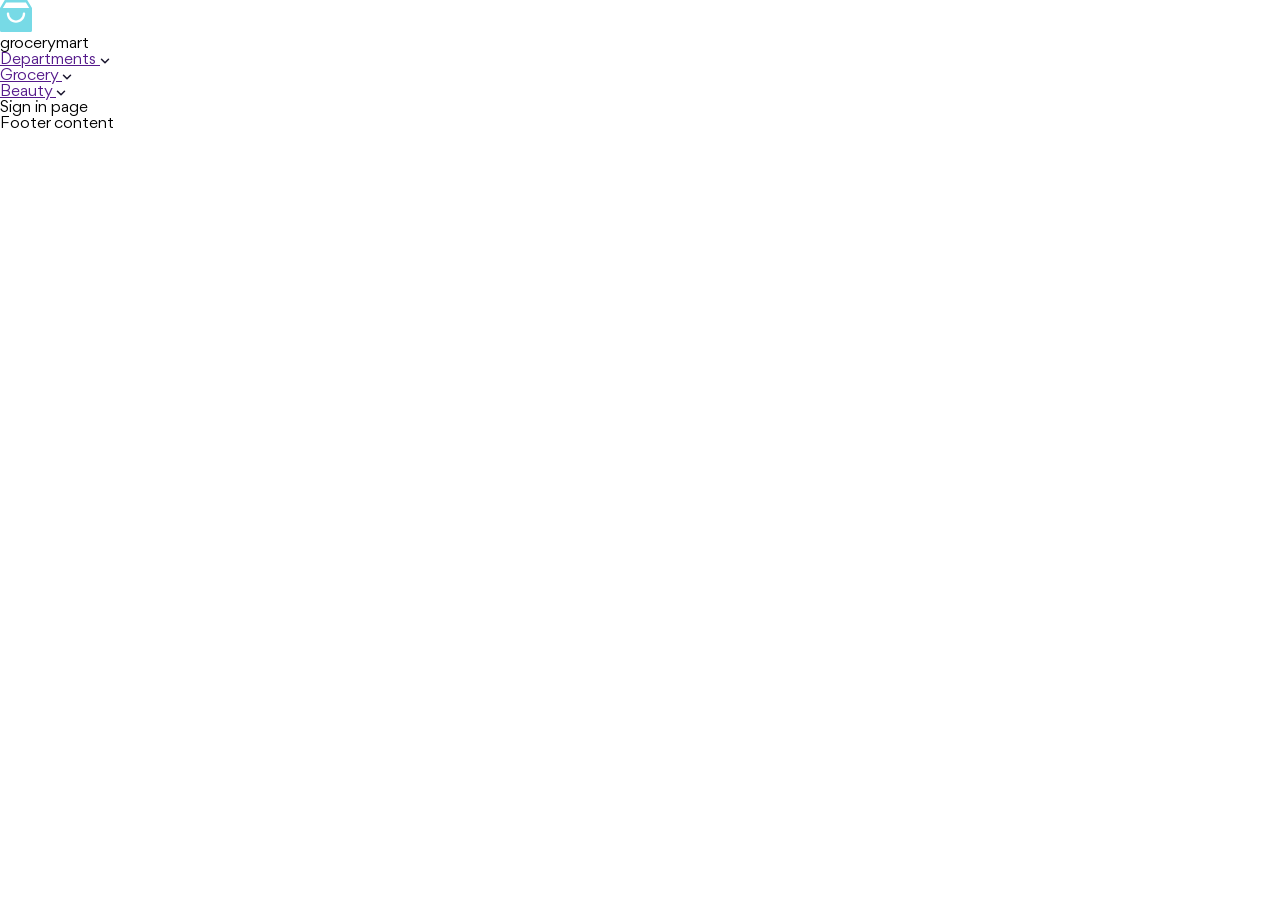
==== sign-in.html @ cde00bfd "Thêm grid system và dựng header" ====
<!DOCTYPE html>
<html lang="en">
  <head>
    <meta charset="UTF-8" />
    <meta name="viewport" content="width=device-width, initial-scale=1.0" />
    <title>Sign in | Grocery Mart</title>

    <!-- Favicon -->
    <link
      rel="apple-touch-icon"
      sizes="76x76"
      href="./assets/favicon/apple-touch-icon.png"
    />
    <link
      rel="icon"
      type="image/png"
      sizes="32x32"
      href="./assets/favicon/favicon-32x32.png"
    />
    <link
      rel="icon"
      type="image/png"
      sizes="16x16"
      href="./assets/favicon/favicon-16x16.png"
    />
    <link rel="manifest" href="./assets/favicon/site.webmanifest" />
    <meta name="msapplication-TileColor" content="#da532c" />
    <meta name="theme-color" content="#ffffff" />

    <!-- Fonts -->
    <link rel="stylesheet" href="./assets/fonts/stylesheet.css" />

    <!-- Styles -->
    <link rel="stylesheet" href="./assets/css/main.css" />

    <!-- Scripts -->
    <script src="./assets/js/scripts.js"></script>
  </head>
  <body>
    <!-- Header -->
    <header id="header"></header>
    <script>
      load("#header", "./template/header.html");
    </script>

    <!-- Main -->
    <h1>Sign in page</h1>

    <!-- Footer -->
    <footer id="footer"></footer>
    <script>
      load("#footer", "./template/footer.html");
    </script>
  </body>
</html>
---- assets/fonts/stylesheet.css ----
@font-face {
    font-family: 'Gordita';
    src: url('Gordita-BoldItalic.woff2') format('woff2'),
        url('Gordita-BoldItalic.woff') format('woff');
    font-weight: bold;
    font-style: italic;
    font-display: swap;
}

@font-face {
    font-family: 'Gordita';
    src: url('Gordita-Black.woff2') format('woff2'),
        url('Gordita-Black.woff') format('woff');
    font-weight: 900;
    font-style: normal;
    font-display: swap;
}

@font-face {
    font-family: 'Gordita';
    src: url('Gordita-BlackItalic.woff2') format('woff2'),
        url('Gordita-BlackItalic.woff') format('woff');
    font-weight: 900;
    font-style: italic;
    font-display: swap;
}

@font-face {
    font-family: 'Gordita';
    src: url('Gordita-Bold.woff2') format('woff2'),
        url('Gordita-Bold.woff') format('woff');
    font-weight: bold;
    font-style: normal;
    font-display: swap;
}

@font-face {
    font-family: 'Gordita';
    src: url('Gordita-Light.woff2') format('woff2'),
        url('Gordita-Light.woff') format('woff');
    font-weight: 300;
    font-style: normal;
    font-display: swap;
}

@font-face {
    font-family: 'Gordita';
    src: url('Gordita-Regular.woff2') format('woff2'),
        url('Gordita-Regular.woff') format('woff');
    font-weight: normal;
    font-style: normal;
    font-display: swap;
}

@font-face {
    font-family: 'Gordita';
    src: url('Gordita-Italic.woff2') format('woff2'),
        url('Gordita-Italic.woff') format('woff');
    font-weight: normal;
    font-style: italic;
    font-display: swap;
}

@font-face {
    font-family: 'Gordita';
    src: url('Gordita-LightItalic.woff2') format('woff2'),
        url('Gordita-LightItalic.woff') format('woff');
    font-weight: 300;
    font-style: italic;
    font-display: swap;
}

@font-face {
    font-family: 'Gordita';
    src: url('Gordita-MediumItalic.woff2') format('woff2'),
        url('Gordita-MediumItalic.woff') format('woff');
    font-weight: 500;
    font-style: italic;
    font-display: swap;
}

@font-face {
    font-family: 'Gordita';
    src: url('Gordita-Medium.woff2') format('woff2'),
        url('Gordita-Medium.woff') format('woff');
    font-weight: 500;
    font-style: normal;
    font-display: swap;
}
---- assets/css/main.css ----
/* http://meyerweb.com/eric/tools/css/reset/ 
   v2.0 | 20110126
   License: none (public domain)
*/
html,
body,
div,
span,
applet,
object,
iframe,
h1,
h2,
h3,
h4,
h5,
h6,
p,
blockquote,
pre,
a,
abbr,
acronym,
address,
big,
cite,
code,
del,
dfn,
em,
img,
ins,
kbd,
q,
s,
samp,
small,
strike,
strong,
sub,
sup,
tt,
var,
b,
u,
i,
center,
dl,
dt,
dd,
ol,
ul,
li,
fieldset,
form,
label,
legend,
table,
caption,
tbody,
tfoot,
thead,
tr,
th,
td,
article,
aside,
canvas,
details,
embed,
figure,
figcaption,
footer,
header,
hgroup,
menu,
nav,
output,
ruby,
section,
summary,
time,
mark,
audio,
video {
  margin: 0;
  padding: 0;
  border: 0;
  font-size: 100%;
  font: inherit;
  vertical-align: baseline;
}

/* HTML5 display-role reset for older browsers */
article,
aside,
details,
figcaption,
figure,
footer,
header,
hgroup,
menu,
nav,
section {
  display: block;
}

body {
  line-height: 1;
}

ol,
ul {
  list-style: none;
}

blockquote,
q {
  quotes: none;
}

blockquote:before,
blockquote:after,
q:before,
q:after {
  content: "";
  content: none;
}

table {
  border-collapse: collapse;
  border-spacing: 0;
}

*,
::before,
::after {
  box-sizing: border-box;
}

html {
  font-size: 62.5%;
}

body {
  font-size: 1.6rem;
  font-family: "Gordita", sans-serif;
}

.row > *, .container-fluid, .container {
  padding-left: calc(var(--grid-gutter-x) * 0.5);
  padding-right: calc(var(--grid-gutter-x) * 0.5);
}

.container-fluid, .container {
  --grid-gutter-x: 30px;
  --grid-gutter-y: 0;
  width: 100%;
  margin-left: auto;
  margin-right: auto;
}

.row {
  display: flex;
  flex-wrap: wrap;
  margin-top: calc(var(--grid-gutter-y) * -1);
  margin-left: calc(var(--grid-gutter-x) * 0.5 * -1);
  margin-right: calc(var(--grid-gutter-x) * 0.5 * -1);
}
.row > * {
  margin-top: var(--grid-gutter-y);
}

.col {
  flex: 1 0;
}

.row-cols-1 > * {
  flex: 0 0 auto;
  width: 100%;
}

.row-cols-2 > * {
  flex: 0 0 auto;
  width: 50%;
}

.row-cols-3 > * {
  flex: 0 0 auto;
  width: 33.3333333333%;
}

.row-cols-4 > * {
  flex: 0 0 auto;
  width: 25%;
}

.row-cols-5 > * {
  flex: 0 0 auto;
  width: 20%;
}

.row-cols-6 > * {
  flex: 0 0 auto;
  width: 16.6666666667%;
}

.col-1 {
  flex: 0 0 auto;
  width: 8.3333333333%;
}

.col-2 {
  flex: 0 0 auto;
  width: 16.6666666667%;
}

.col-3 {
  flex: 0 0 auto;
  width: 25%;
}

.col-4 {
  flex: 0 0 auto;
  width: 33.3333333333%;
}

.col-5 {
  flex: 0 0 auto;
  width: 41.6666666667%;
}

.col-6 {
  flex: 0 0 auto;
  width: 50%;
}

.col-7 {
  flex: 0 0 auto;
  width: 58.3333333333%;
}

.col-8 {
  flex: 0 0 auto;
  width: 66.6666666667%;
}

.col-9 {
  flex: 0 0 auto;
  width: 75%;
}

.col-10 {
  flex: 0 0 auto;
  width: 83.3333333333%;
}

.col-11 {
  flex: 0 0 auto;
  width: 91.6666666667%;
}

.col-12 {
  flex: 0 0 auto;
  width: 100%;
}

.offset-0 {
  margin-left: 0;
}

.offset-1 {
  margin-left: 8.3333333333%;
}

.offset-2 {
  margin-left: 16.6666666667%;
}

.offset-3 {
  margin-left: 25%;
}

.offset-4 {
  margin-left: 33.3333333333%;
}

.offset-5 {
  margin-left: 41.6666666667%;
}

.offset-6 {
  margin-left: 50%;
}

.offset-7 {
  margin-left: 58.3333333333%;
}

.offset-8 {
  margin-left: 66.6666666667%;
}

.offset-9 {
  margin-left: 75%;
}

.offset-10 {
  margin-left: 83.3333333333%;
}

.offset-11 {
  margin-left: 91.6666666667%;
}

.g-0,
.gx-0 {
  --grid-gutter-x: 0px;
}

.g-0,
.gy-0 {
  --grid-gutter-y: 0px;
}

.g-1,
.gx-1 {
  --grid-gutter-x: 7.5px;
}

.g-1,
.gy-1 {
  --grid-gutter-y: 7.5px;
}

.g-2,
.gx-2 {
  --grid-gutter-x: 15px;
}

.g-2,
.gy-2 {
  --grid-gutter-y: 15px;
}

.g-3,
.gx-3 {
  --grid-gutter-x: 30px;
}

.g-3,
.gy-3 {
  --grid-gutter-y: 30px;
}

.g-4,
.gx-4 {
  --grid-gutter-x: 45px;
}

.g-4,
.gy-4 {
  --grid-gutter-y: 45px;
}

.g-5,
.gx-5 {
  --grid-gutter-x: 90px;
}

.g-5,
.gy-5 {
  --grid-gutter-y: 90px;
}

@media (min-width: 576px) {
  .container {
    max-width: 540px;
  }
  .row-cols-sm-1 > * {
    flex: 0 0 auto;
    width: 100%;
  }
  .row-cols-sm-2 > * {
    flex: 0 0 auto;
    width: 50%;
  }
  .row-cols-sm-3 > * {
    flex: 0 0 auto;
    width: 33.3333333333%;
  }
  .row-cols-sm-4 > * {
    flex: 0 0 auto;
    width: 25%;
  }
  .row-cols-sm-5 > * {
    flex: 0 0 auto;
    width: 20%;
  }
  .row-cols-sm-6 > * {
    flex: 0 0 auto;
    width: 16.6666666667%;
  }
  .col-sm-1 {
    flex: 0 0 auto;
    width: 8.3333333333%;
  }
  .col-sm-2 {
    flex: 0 0 auto;
    width: 16.6666666667%;
  }
  .col-sm-3 {
    flex: 0 0 auto;
    width: 25%;
  }
  .col-sm-4 {
    flex: 0 0 auto;
    width: 33.3333333333%;
  }
  .col-sm-5 {
    flex: 0 0 auto;
    width: 41.6666666667%;
  }
  .col-sm-6 {
    flex: 0 0 auto;
    width: 50%;
  }
  .col-sm-7 {
    flex: 0 0 auto;
    width: 58.3333333333%;
  }
  .col-sm-8 {
    flex: 0 0 auto;
    width: 66.6666666667%;
  }
  .col-sm-9 {
    flex: 0 0 auto;
    width: 75%;
  }
  .col-sm-10 {
    flex: 0 0 auto;
    width: 83.3333333333%;
  }
  .col-sm-11 {
    flex: 0 0 auto;
    width: 91.6666666667%;
  }
  .col-sm-12 {
    flex: 0 0 auto;
    width: 100%;
  }
  .offset-sm-0 {
    margin-left: 0;
  }
  .offset-sm-1 {
    margin-left: 8.3333333333%;
  }
  .offset-sm-2 {
    margin-left: 16.6666666667%;
  }
  .offset-sm-3 {
    margin-left: 25%;
  }
  .offset-sm-4 {
    margin-left: 33.3333333333%;
  }
  .offset-sm-5 {
    margin-left: 41.6666666667%;
  }
  .offset-sm-6 {
    margin-left: 50%;
  }
  .offset-sm-7 {
    margin-left: 58.3333333333%;
  }
  .offset-sm-8 {
    margin-left: 66.6666666667%;
  }
  .offset-sm-9 {
    margin-left: 75%;
  }
  .offset-sm-10 {
    margin-left: 83.3333333333%;
  }
  .offset-sm-11 {
    margin-left: 91.6666666667%;
  }
  .g-sm-0,
  .gx-sm-0 {
    --grid-gutter-x: 0px;
  }
  .g-sm-0,
  .gy-sm-0 {
    --grid-gutter-y: 0px;
  }
  .g-sm-1,
  .gx-sm-1 {
    --grid-gutter-x: 7.5px;
  }
  .g-sm-1,
  .gy-sm-1 {
    --grid-gutter-y: 7.5px;
  }
  .g-sm-2,
  .gx-sm-2 {
    --grid-gutter-x: 15px;
  }
  .g-sm-2,
  .gy-sm-2 {
    --grid-gutter-y: 15px;
  }
  .g-sm-3,
  .gx-sm-3 {
    --grid-gutter-x: 30px;
  }
  .g-sm-3,
  .gy-sm-3 {
    --grid-gutter-y: 30px;
  }
  .g-sm-4,
  .gx-sm-4 {
    --grid-gutter-x: 45px;
  }
  .g-sm-4,
  .gy-sm-4 {
    --grid-gutter-y: 45px;
  }
  .g-sm-5,
  .gx-sm-5 {
    --grid-gutter-x: 90px;
  }
  .g-sm-5,
  .gy-sm-5 {
    --grid-gutter-y: 90px;
  }
}
@media (min-width: 768px) {
  .container {
    max-width: 720px;
  }
  .row-cols-md-1 > * {
    flex: 0 0 auto;
    width: 100%;
  }
  .row-cols-md-2 > * {
    flex: 0 0 auto;
    width: 50%;
  }
  .row-cols-md-3 > * {
    flex: 0 0 auto;
    width: 33.3333333333%;
  }
  .row-cols-md-4 > * {
    flex: 0 0 auto;
    width: 25%;
  }
  .row-cols-md-5 > * {
    flex: 0 0 auto;
    width: 20%;
  }
  .row-cols-md-6 > * {
    flex: 0 0 auto;
    width: 16.6666666667%;
  }
  .col-md-1 {
    flex: 0 0 auto;
    width: 8.3333333333%;
  }
  .col-md-2 {
    flex: 0 0 auto;
    width: 16.6666666667%;
  }
  .col-md-3 {
    flex: 0 0 auto;
    width: 25%;
  }
  .col-md-4 {
    flex: 0 0 auto;
    width: 33.3333333333%;
  }
  .col-md-5 {
    flex: 0 0 auto;
    width: 41.6666666667%;
  }
  .col-md-6 {
    flex: 0 0 auto;
    width: 50%;
  }
  .col-md-7 {
    flex: 0 0 auto;
    width: 58.3333333333%;
  }
  .col-md-8 {
    flex: 0 0 auto;
    width: 66.6666666667%;
  }
  .col-md-9 {
    flex: 0 0 auto;
    width: 75%;
  }
  .col-md-10 {
    flex: 0 0 auto;
    width: 83.3333333333%;
  }
  .col-md-11 {
    flex: 0 0 auto;
    width: 91.6666666667%;
  }
  .col-md-12 {
    flex: 0 0 auto;
    width: 100%;
  }
  .offset-md-0 {
    margin-left: 0;
  }
  .offset-md-1 {
    margin-left: 8.3333333333%;
  }
  .offset-md-2 {
    margin-left: 16.6666666667%;
  }
  .offset-md-3 {
    margin-left: 25%;
  }
  .offset-md-4 {
    margin-left: 33.3333333333%;
  }
  .offset-md-5 {
    margin-left: 41.6666666667%;
  }
  .offset-md-6 {
    margin-left: 50%;
  }
  .offset-md-7 {
    margin-left: 58.3333333333%;
  }
  .offset-md-8 {
    margin-left: 66.6666666667%;
  }
  .offset-md-9 {
    margin-left: 75%;
  }
  .offset-md-10 {
    margin-left: 83.3333333333%;
  }
  .offset-md-11 {
    margin-left: 91.6666666667%;
  }
  .g-md-0,
  .gx-md-0 {
    --grid-gutter-x: 0px;
  }
  .g-md-0,
  .gy-md-0 {
    --grid-gutter-y: 0px;
  }
  .g-md-1,
  .gx-md-1 {
    --grid-gutter-x: 7.5px;
  }
  .g-md-1,
  .gy-md-1 {
    --grid-gutter-y: 7.5px;
  }
  .g-md-2,
  .gx-md-2 {
    --grid-gutter-x: 15px;
  }
  .g-md-2,
  .gy-md-2 {
    --grid-gutter-y: 15px;
  }
  .g-md-3,
  .gx-md-3 {
    --grid-gutter-x: 30px;
  }
  .g-md-3,
  .gy-md-3 {
    --grid-gutter-y: 30px;
  }
  .g-md-4,
  .gx-md-4 {
    --grid-gutter-x: 45px;
  }
  .g-md-4,
  .gy-md-4 {
    --grid-gutter-y: 45px;
  }
  .g-md-5,
  .gx-md-5 {
    --grid-gutter-x: 90px;
  }
  .g-md-5,
  .gy-md-5 {
    --grid-gutter-y: 90px;
  }
}
@media (min-width: 992px) {
  .container {
    max-width: 960px;
  }
  .row-cols-lg-1 > * {
    flex: 0 0 auto;
    width: 100%;
  }
  .row-cols-lg-2 > * {
    flex: 0 0 auto;
    width: 50%;
  }
  .row-cols-lg-3 > * {
    flex: 0 0 auto;
    width: 33.3333333333%;
  }
  .row-cols-lg-4 > * {
    flex: 0 0 auto;
    width: 25%;
  }
  .row-cols-lg-5 > * {
    flex: 0 0 auto;
    width: 20%;
  }
  .row-cols-lg-6 > * {
    flex: 0 0 auto;
    width: 16.6666666667%;
  }
  .col-lg-1 {
    flex: 0 0 auto;
    width: 8.3333333333%;
  }
  .col-lg-2 {
    flex: 0 0 auto;
    width: 16.6666666667%;
  }
  .col-lg-3 {
    flex: 0 0 auto;
    width: 25%;
  }
  .col-lg-4 {
    flex: 0 0 auto;
    width: 33.3333333333%;
  }
  .col-lg-5 {
    flex: 0 0 auto;
    width: 41.6666666667%;
  }
  .col-lg-6 {
    flex: 0 0 auto;
    width: 50%;
  }
  .col-lg-7 {
    flex: 0 0 auto;
    width: 58.3333333333%;
  }
  .col-lg-8 {
    flex: 0 0 auto;
    width: 66.6666666667%;
  }
  .col-lg-9 {
    flex: 0 0 auto;
    width: 75%;
  }
  .col-lg-10 {
    flex: 0 0 auto;
    width: 83.3333333333%;
  }
  .col-lg-11 {
    flex: 0 0 auto;
    width: 91.6666666667%;
  }
  .col-lg-12 {
    flex: 0 0 auto;
    width: 100%;
  }
  .offset-lg-0 {
    margin-left: 0;
  }
  .offset-lg-1 {
    margin-left: 8.3333333333%;
  }
  .offset-lg-2 {
    margin-left: 16.6666666667%;
  }
  .offset-lg-3 {
    margin-left: 25%;
  }
  .offset-lg-4 {
    margin-left: 33.3333333333%;
  }
  .offset-lg-5 {
    margin-left: 41.6666666667%;
  }
  .offset-lg-6 {
    margin-left: 50%;
  }
  .offset-lg-7 {
    margin-left: 58.3333333333%;
  }
  .offset-lg-8 {
    margin-left: 66.6666666667%;
  }
  .offset-lg-9 {
    margin-left: 75%;
  }
  .offset-lg-10 {
    margin-left: 83.3333333333%;
  }
  .offset-lg-11 {
    margin-left: 91.6666666667%;
  }
  .g-lg-0,
  .gx-lg-0 {
    --grid-gutter-x: 0px;
  }
  .g-lg-0,
  .gy-lg-0 {
    --grid-gutter-y: 0px;
  }
  .g-lg-1,
  .gx-lg-1 {
    --grid-gutter-x: 7.5px;
  }
  .g-lg-1,
  .gy-lg-1 {
    --grid-gutter-y: 7.5px;
  }
  .g-lg-2,
  .gx-lg-2 {
    --grid-gutter-x: 15px;
  }
  .g-lg-2,
  .gy-lg-2 {
    --grid-gutter-y: 15px;
  }
  .g-lg-3,
  .gx-lg-3 {
    --grid-gutter-x: 30px;
  }
  .g-lg-3,
  .gy-lg-3 {
    --grid-gutter-y: 30px;
  }
  .g-lg-4,
  .gx-lg-4 {
    --grid-gutter-x: 45px;
  }
  .g-lg-4,
  .gy-lg-4 {
    --grid-gutter-y: 45px;
  }
  .g-lg-5,
  .gx-lg-5 {
    --grid-gutter-x: 90px;
  }
  .g-lg-5,
  .gy-lg-5 {
    --grid-gutter-y: 90px;
  }
}
@media (min-width: 1200px) {
  .container {
    max-width: 1140px;
  }
  .row-cols-xl-1 > * {
    flex: 0 0 auto;
    width: 100%;
  }
  .row-cols-xl-2 > * {
    flex: 0 0 auto;
    width: 50%;
  }
  .row-cols-xl-3 > * {
    flex: 0 0 auto;
    width: 33.3333333333%;
  }
  .row-cols-xl-4 > * {
    flex: 0 0 auto;
    width: 25%;
  }
  .row-cols-xl-5 > * {
    flex: 0 0 auto;
    width: 20%;
  }
  .row-cols-xl-6 > * {
    flex: 0 0 auto;
    width: 16.6666666667%;
  }
  .col-xl-1 {
    flex: 0 0 auto;
    width: 8.3333333333%;
  }
  .col-xl-2 {
    flex: 0 0 auto;
    width: 16.6666666667%;
  }
  .col-xl-3 {
    flex: 0 0 auto;
    width: 25%;
  }
  .col-xl-4 {
    flex: 0 0 auto;
    width: 33.3333333333%;
  }
  .col-xl-5 {
    flex: 0 0 auto;
    width: 41.6666666667%;
  }
  .col-xl-6 {
    flex: 0 0 auto;
    width: 50%;
  }
  .col-xl-7 {
    flex: 0 0 auto;
    width: 58.3333333333%;
  }
  .col-xl-8 {
    flex: 0 0 auto;
    width: 66.6666666667%;
  }
  .col-xl-9 {
    flex: 0 0 auto;
    width: 75%;
  }
  .col-xl-10 {
    flex: 0 0 auto;
    width: 83.3333333333%;
  }
  .col-xl-11 {
    flex: 0 0 auto;
    width: 91.6666666667%;
  }
  .col-xl-12 {
    flex: 0 0 auto;
    width: 100%;
  }
  .offset-xl-0 {
    margin-left: 0;
  }
  .offset-xl-1 {
    margin-left: 8.3333333333%;
  }
  .offset-xl-2 {
    margin-left: 16.6666666667%;
  }
  .offset-xl-3 {
    margin-left: 25%;
  }
  .offset-xl-4 {
    margin-left: 33.3333333333%;
  }
  .offset-xl-5 {
    margin-left: 41.6666666667%;
  }
  .offset-xl-6 {
    margin-left: 50%;
  }
  .offset-xl-7 {
    margin-left: 58.3333333333%;
  }
  .offset-xl-8 {
    margin-left: 66.6666666667%;
  }
  .offset-xl-9 {
    margin-left: 75%;
  }
  .offset-xl-10 {
    margin-left: 83.3333333333%;
  }
  .offset-xl-11 {
    margin-left: 91.6666666667%;
  }
  .g-xl-0,
  .gx-xl-0 {
    --grid-gutter-x: 0px;
  }
  .g-xl-0,
  .gy-xl-0 {
    --grid-gutter-y: 0px;
  }
  .g-xl-1,
  .gx-xl-1 {
    --grid-gutter-x: 7.5px;
  }
  .g-xl-1,
  .gy-xl-1 {
    --grid-gutter-y: 7.5px;
  }
  .g-xl-2,
  .gx-xl-2 {
    --grid-gutter-x: 15px;
  }
  .g-xl-2,
  .gy-xl-2 {
    --grid-gutter-y: 15px;
  }
  .g-xl-3,
  .gx-xl-3 {
    --grid-gutter-x: 30px;
  }
  .g-xl-3,
  .gy-xl-3 {
    --grid-gutter-y: 30px;
  }
  .g-xl-4,
  .gx-xl-4 {
    --grid-gutter-x: 45px;
  }
  .g-xl-4,
  .gy-xl-4 {
    --grid-gutter-y: 45px;
  }
  .g-xl-5,
  .gx-xl-5 {
    --grid-gutter-x: 90px;
  }
  .g-xl-5,
  .gy-xl-5 {
    --grid-gutter-y: 90px;
  }
}
@media (min-width: 1400px) {
  .container {
    max-width: 1370px;
  }
  .row-cols-xxl-1 > * {
    flex: 0 0 auto;
    width: 100%;
  }
  .row-cols-xxl-2 > * {
    flex: 0 0 auto;
    width: 50%;
  }
  .row-cols-xxl-3 > * {
    flex: 0 0 auto;
    width: 33.3333333333%;
  }
  .row-cols-xxl-4 > * {
    flex: 0 0 auto;
    width: 25%;
  }
  .row-cols-xxl-5 > * {
    flex: 0 0 auto;
    width: 20%;
  }
  .row-cols-xxl-6 > * {
    flex: 0 0 auto;
    width: 16.6666666667%;
  }
  .col-xxl-1 {
    flex: 0 0 auto;
    width: 8.3333333333%;
  }
  .col-xxl-2 {
    flex: 0 0 auto;
    width: 16.6666666667%;
  }
  .col-xxl-3 {
    flex: 0 0 auto;
    width: 25%;
  }
  .col-xxl-4 {
    flex: 0 0 auto;
    width: 33.3333333333%;
  }
  .col-xxl-5 {
    flex: 0 0 auto;
    width: 41.6666666667%;
  }
  .col-xxl-6 {
    flex: 0 0 auto;
    width: 50%;
  }
  .col-xxl-7 {
    flex: 0 0 auto;
    width: 58.3333333333%;
  }
  .col-xxl-8 {
    flex: 0 0 auto;
    width: 66.6666666667%;
  }
  .col-xxl-9 {
    flex: 0 0 auto;
    width: 75%;
  }
  .col-xxl-10 {
    flex: 0 0 auto;
    width: 83.3333333333%;
  }
  .col-xxl-11 {
    flex: 0 0 auto;
    width: 91.6666666667%;
  }
  .col-xxl-12 {
    flex: 0 0 auto;
    width: 100%;
  }
  .offset-xxl-0 {
    margin-left: 0;
  }
  .offset-xxl-1 {
    margin-left: 8.3333333333%;
  }
  .offset-xxl-2 {
    margin-left: 16.6666666667%;
  }
  .offset-xxl-3 {
    margin-left: 25%;
  }
  .offset-xxl-4 {
    margin-left: 33.3333333333%;
  }
  .offset-xxl-5 {
    margin-left: 41.6666666667%;
  }
  .offset-xxl-6 {
    margin-left: 50%;
  }
  .offset-xxl-7 {
    margin-left: 58.3333333333%;
  }
  .offset-xxl-8 {
    margin-left: 66.6666666667%;
  }
  .offset-xxl-9 {
    margin-left: 75%;
  }
  .offset-xxl-10 {
    margin-left: 83.3333333333%;
  }
  .offset-xxl-11 {
    margin-left: 91.6666666667%;
  }
  .g-xxl-0,
  .gx-xxl-0 {
    --grid-gutter-x: 0px;
  }
  .g-xxl-0,
  .gy-xxl-0 {
    --grid-gutter-y: 0px;
  }
  .g-xxl-1,
  .gx-xxl-1 {
    --grid-gutter-x: 7.5px;
  }
  .g-xxl-1,
  .gy-xxl-1 {
    --grid-gutter-y: 7.5px;
  }
  .g-xxl-2,
  .gx-xxl-2 {
    --grid-gutter-x: 15px;
  }
  .g-xxl-2,
  .gy-xxl-2 {
    --grid-gutter-y: 15px;
  }
  .g-xxl-3,
  .gx-xxl-3 {
    --grid-gutter-x: 30px;
  }
  .g-xxl-3,
  .gy-xxl-3 {
    --grid-gutter-y: 30px;
  }
  .g-xxl-4,
  .gx-xxl-4 {
    --grid-gutter-x: 45px;
  }
  .g-xxl-4,
  .gy-xxl-4 {
    --grid-gutter-y: 45px;
  }
  .g-xxl-5,
  .gx-xxl-5 {
    --grid-gutter-x: 90px;
  }
  .g-xxl-5,
  .gy-xxl-5 {
    --grid-gutter-y: 90px;
  }
}

/*# sourceMappingURL=main.css.map */
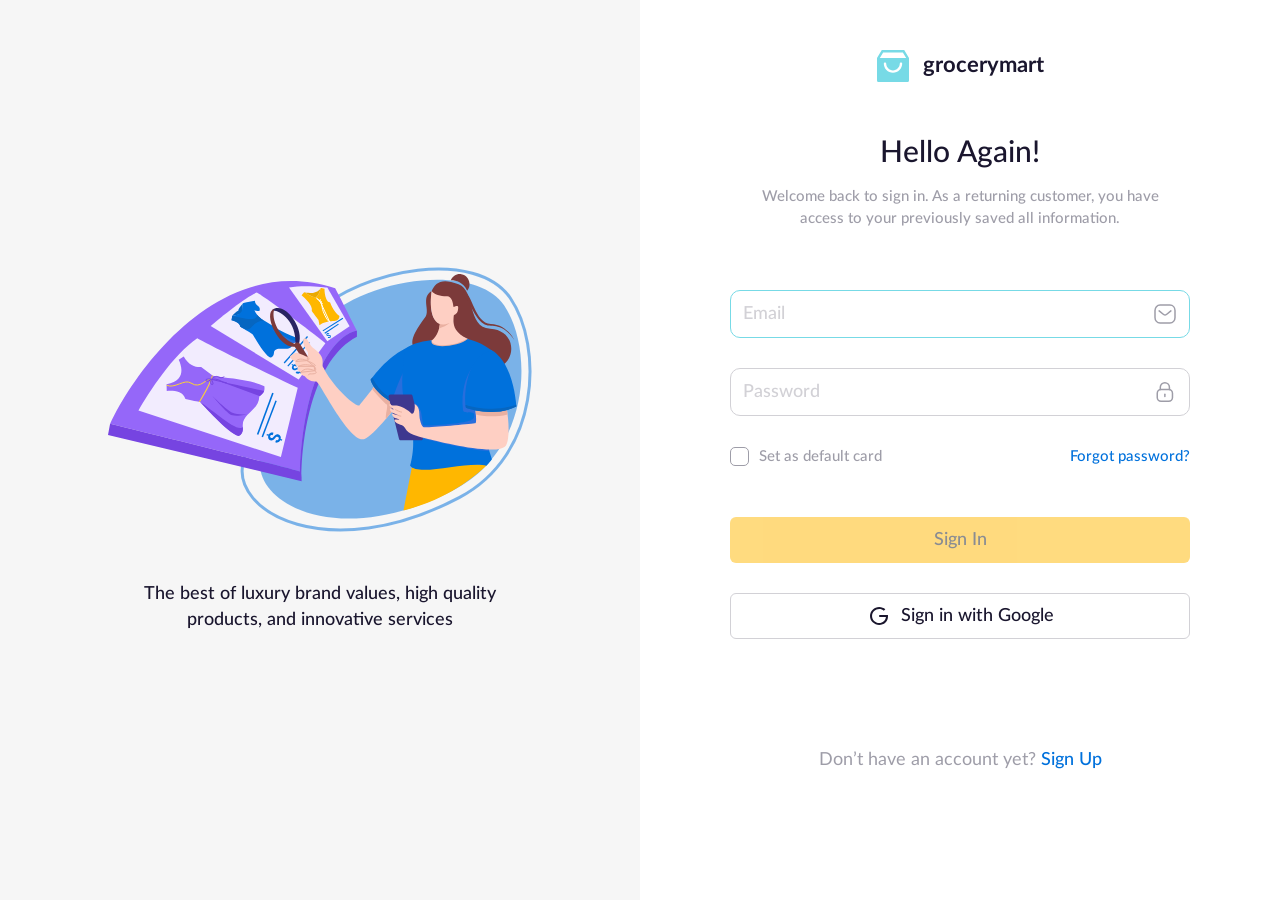
==== commit 191e4b61: "ok" ====
--- a/sign-in.html
+++ b/sign-in.html
@@ -1,55 +1,107 @@
 <!DOCTYPE html>
 <html lang="en">
-  <head>
-    <meta charset="UTF-8" />
-    <meta name="viewport" content="width=device-width, initial-scale=1.0" />
-    <title>Sign in | Grocery Mart</title>
+    <head>
+        <meta charset="UTF-8" />
+        <meta name="viewport" content="width=device-width, initial-scale=1.0" />
+        <title>Sign in | Grocery Mart</title>
 
-    <!-- Favicon -->
-    <link
-      rel="apple-touch-icon"
-      sizes="76x76"
-      href="./assets/favicon/apple-touch-icon.png"
-    />
-    <link
-      rel="icon"
-      type="image/png"
-      sizes="32x32"
-      href="./assets/favicon/favicon-32x32.png"
-    />
-    <link
-      rel="icon"
-      type="image/png"
-      sizes="16x16"
-      href="./assets/favicon/favicon-16x16.png"
-    />
-    <link rel="manifest" href="./assets/favicon/site.webmanifest" />
-    <meta name="msapplication-TileColor" content="#da532c" />
-    <meta name="theme-color" content="#ffffff" />
+        <!-- Favicon -->
+        <link rel="apple-touch-icon" sizes="76x76" href="./assets/favicon/apple-touch-icon.png" />
+        <link rel="icon" type="image/png" sizes="32x32" href="./assets/favicon/favicon-32x32.png" />
+        <link rel="icon" type="image/png" sizes="16x16" href="./assets/favicon/favicon-16x16.png" />
+        <link rel="manifest" href="./assets/favicon/site.webmanifest" />
+        <meta name="msapplication-TileColor" content="#da532c" />
+        <meta name="theme-color" content="#ffffff" />
 
-    <!-- Fonts -->
-    <link rel="stylesheet" href="./assets/fonts/stylesheet.css" />
+        <!-- Fonts -->
+        <link rel="stylesheet" href="./assets/fonts/stylesheet.css" />
 
-    <!-- Styles -->
-    <link rel="stylesheet" href="./assets/css/main.css" />
+        <!-- Styles -->
+        <link rel="stylesheet" href="./assets/css/main.css" />
 
-    <!-- Scripts -->
-    <script src="./assets/js/scripts.js"></script>
-  </head>
-  <body>
-    <!-- Header -->
-    <header id="header"></header>
-    <script>
-      load("#header", "./template/header.html");
-    </script>
+        <!-- Scripts -->
+        <script src="./assets/js/scripts.js"></script>
+    </head>
+    <body>
+        <main class="auth">
+            <!-- Auth intro -->
+            <div class="auth__intro d-md-none">
+                <img src="./assets/img/auth/intro.svg" alt="" class="auth__intro-img" />
+                <p class="auth__intro-text">
+                    The best of luxury brand values, high quality products, and innovative services
+                </p>
+            </div>
 
-    <!-- Main -->
-    <h1>Sign in page</h1>
+            <!-- Auth content -->
+            <div class="auth__content">
+                <div class="auth__content-inner">
+                    <a href="./" class="logo">
+                        <img src="./assets/icons/logo.svg" alt="grocerymart" class="logo__img" />
+                        <h2 class="logo__title">grocerymart</h2>
+                    </a>
+                    <h1 class="auth__heading">Hello Again!</h1>
+                    <p class="auth__desc">
+                        Welcome back to sign in. As a returning customer, you have access to your previously saved all
+                        information.
+                    </p>
+                    <form action="./index-logined.html" class="form auth__form">
+                        <div class="form__group">
+                            <div class="form__text-input">
+                                <input
+                                    type="email"
+                                    name=""
+                                    id=""
+                                    placeholder="Email"
+                                    class="form__input"
+                                    autofocus
+                                    required
+                                />
+                                <img src="./assets/icons/message.svg" alt="" class="form__input-icon" />
+                                <img src="./assets/icons/form-error.svg" alt="" class="form__input-icon-error" />
+                            </div>
+                            <p class="form__error">Email is not in correct format</p>
+                        </div>
+                        <div class="form__group">
+                            <div class="form__text-input">
+                                <input
+                                    type="password"
+                                    name=""
+                                    id=""
+                                    placeholder="Password"
+                                    class="form__input"
+                                    required
+                                    minlength="6"
+                                />
+                                <img src="./assets/icons/lock.svg" alt="" class="form__input-icon" />
+                                <img src="./assets/icons/form-error.svg" alt="" class="form__input-icon-error" />
+                            </div>
+                            <p class="form__error">Password must be at least 6 characters</p>
+                        </div>
+                        <div class="form__group form__group--inline">
+                            <label class="form__checkbox">
+                                <input type="checkbox" name="" id="" class="form__checkbox-input d-none" />
+                                <span class="form__checkbox-label">Set as default card</span>
+                            </label>
+                            <a href="./reset-password.html" class="auth__link form__pull-right">Forgot password?</a>
+                        </div>
+                        <div class="form__group auth__btn-group">
+                            <button class="btn btn--primary auth__btn form__submit-btn">Sign In</button>
+                            <button class="btn btn--outline auth__btn btn--no-margin">
+                                <img src="./assets/icons/google.svg" alt="" class="btn__icon icon" />
+                                Sign in with Google
+                            </button>
+                        </div>
+                    </form>
 
-    <!-- Footer -->
-    <footer id="footer"></footer>
-    <script>
-      load("#footer", "./template/footer.html");
-    </script>
-  </body>
+                    <p class="auth__text">
+                        Don’t have an account yet?
+                        <a href="./sign-up.html" class="auth__link auth__text-link">Sign Up</a>
+                    </p>
+                </div>
+            </div>
+        </main>
+        <script>
+            window.dispatchEvent(new Event("template-loaded"));
+        </script>
+    </body>
 </html>
--- a/assets/fonts/stylesheet.css
+++ b/assets/fonts/stylesheet.css
@@ -1,90 +1,72 @@
+/* LATO */
 @font-face {
-    font-family: 'Gordita';
-    src: url('Gordita-BoldItalic.woff2') format('woff2'),
-        url('Gordita-BoldItalic.woff') format('woff');
+    font-family: 'Lato';
+    src: url('Lato-Bold.woff2') format('woff2'), url('Lato-Bold.woff') format('woff');
     font-weight: bold;
-    font-style: italic;
+    font-style: normal;
     font-display: swap;
 }
 
 @font-face {
-    font-family: 'Gordita';
-    src: url('Gordita-Black.woff2') format('woff2'),
-        url('Gordita-Black.woff') format('woff');
+    font-family: 'Lato Hairline';
+    src: url('Lato-Hairline.woff2') format('woff2'), url('Lato-Hairline.woff') format('woff');
+    font-weight: normal;
+    font-style: normal;
+    font-display: swap;
+}
+
+@font-face {
+    font-family: 'Lato';
+    src: url('Lato-Black.woff2') format('woff2'), url('Lato-Black.woff') format('woff');
     font-weight: 900;
     font-style: normal;
     font-display: swap;
 }
 
 @font-face {
-    font-family: 'Gordita';
-    src: url('Gordita-BlackItalic.woff2') format('woff2'),
-        url('Gordita-BlackItalic.woff') format('woff');
+    font-family: 'Lato';
+    src: url('Lato-Heavy.woff2') format('woff2'), url('Lato-Heavy.woff') format('woff');
     font-weight: 900;
+    font-style: normal;
+    font-display: swap;
+}
+
+@font-face {
+    font-family: 'Lato';
+    src: url('Lato-Regular.woff2') format('woff2'), url('Lato-Regular.woff') format('woff');
+    font-weight: normal;
+    font-style: normal;
+    font-display: swap;
+}
+
+@font-face {
+    font-family: 'Lato';
+    src: url('Lato-Medium.woff2') format('woff2'), url('Lato-Medium.woff') format('woff');
+    font-weight: 500;
+    font-style: normal;
+    font-display: swap;
+}
+
+@font-face {
+    font-family: 'Lato';
+    src: url('Lato-Italic.woff2') format('woff2'), url('Lato-Italic.woff') format('woff');
+    font-weight: normal;
     font-style: italic;
     font-display: swap;
 }
 
 @font-face {
-    font-family: 'Gordita';
-    src: url('Gordita-Bold.woff2') format('woff2'),
-        url('Gordita-Bold.woff') format('woff');
-    font-weight: bold;
-    font-style: normal;
-    font-display: swap;
-}
-
-@font-face {
-    font-family: 'Gordita';
-    src: url('Gordita-Light.woff2') format('woff2'),
-        url('Gordita-Light.woff') format('woff');
+    font-family: 'Lato';
+    src: url('Lato-Light.woff2') format('woff2'), url('Lato-Light.woff') format('woff');
     font-weight: 300;
     font-style: normal;
     font-display: swap;
 }
 
 @font-face {
-    font-family: 'Gordita';
-    src: url('Gordita-Regular.woff2') format('woff2'),
-        url('Gordita-Regular.woff') format('woff');
-    font-weight: normal;
+    font-family: 'Lato';
+    src: url('Lato-Thin.woff2') format('woff2'), url('Lato-Thin.woff') format('woff');
+    font-weight: 100;
     font-style: normal;
     font-display: swap;
 }
-
-@font-face {
-    font-family: 'Gordita';
-    src: url('Gordita-Italic.woff2') format('woff2'),
-        url('Gordita-Italic.woff') format('woff');
-    font-weight: normal;
-    font-style: italic;
-    font-display: swap;
-}
-
-@font-face {
-    font-family: 'Gordita';
-    src: url('Gordita-LightItalic.woff2') format('woff2'),
-        url('Gordita-LightItalic.woff') format('woff');
-    font-weight: 300;
-    font-style: italic;
-    font-display: swap;
-}
-
-@font-face {
-    font-family: 'Gordita';
-    src: url('Gordita-MediumItalic.woff2') format('woff2'),
-        url('Gordita-MediumItalic.woff') format('woff');
-    font-weight: 500;
-    font-style: italic;
-    font-display: swap;
-}
-
-@font-face {
-    font-family: 'Gordita';
-    src: url('Gordita-Medium.woff2') format('woff2'),
-        url('Gordita-Medium.woff') format('woff');
-    font-weight: 500;
-    font-style: normal;
-    font-display: swap;
-}
-
--- a/assets/css/main.css
+++ b/assets/css/main.css
@@ -139,13 +139,87 @@
   box-sizing: border-box;
 }
 
+* {
+  -webkit-tap-highlight-color: transparent;
+}
+
 html {
   font-size: 62.5%;
 }
 
 body {
   font-size: 1.6rem;
-  font-family: "Gordita", sans-serif;
+  font-family: Lato, sans-serif;
+  color: var(--text-color);
+  background: var(--body-bg);
+}
+
+a {
+  color: inherit;
+  text-decoration: none;
+}
+
+button {
+  border: none;
+  outline: none;
+  background: transparent;
+  padding: 0;
+  cursor: pointer;
+}
+
+a,
+img,
+button,
+input,
+label,
+textarea,
+select {
+  padding: 0;
+  font-family: inherit;
+  color: inherit;
+  outline: none;
+  border: none;
+}
+
+input,
+textarea {
+  background: transparent;
+}
+
+input:-webkit-autofill,
+input:-webkit-autofill:focus,
+input:-webkit-autofill:active,
+input:-webkit-autofill:hover {
+  transition: background-color 1s 9999s;
+  -webkit-text-fill-color: var(--text-color);
+  caret-color: var(--text-color);
+}
+
+.icon {
+  filter: var(--icon-color);
+}
+
+@media (max-width: 575.98px) {
+  .container {
+    padding-left: 20px !important;
+    padding-right: 20px !important;
+  }
+}
+
+i,
+em {
+  font-style: italic;
+}
+
+b,
+strong {
+  font-weight: 600;
+}
+
+.separate {
+  margin: var(--margin) 0;
+  height: 1px;
+  background: var(--separate-color);
 }
 
 .row > *, .container-fluid, .container {
@@ -156,9 +230,13 @@
 .container-fluid, .container {
   --grid-gutter-x: 30px;
   --grid-gutter-y: 0;
-  width: 100%;
+  width: 1370px;
   margin-left: auto;
   margin-right: auto;
+}
+
+.container {
+  width: 1370px;
 }
 
 .row {
@@ -374,9 +452,653 @@
   --grid-gutter-y: 90px;
 }
 
-@media (min-width: 576px) {
+@media (max-width: 1399.98px) {
+  .container {
+    max-width: 1140px;
+  }
+  .row-cols-xxl-1 > * {
+    flex: 0 0 auto;
+    width: 100%;
+  }
+  .row-cols-xxl-2 > * {
+    flex: 0 0 auto;
+    width: 50%;
+  }
+  .row-cols-xxl-3 > * {
+    flex: 0 0 auto;
+    width: 33.3333333333%;
+  }
+  .row-cols-xxl-4 > * {
+    flex: 0 0 auto;
+    width: 25%;
+  }
+  .row-cols-xxl-5 > * {
+    flex: 0 0 auto;
+    width: 20%;
+  }
+  .row-cols-xxl-6 > * {
+    flex: 0 0 auto;
+    width: 16.6666666667%;
+  }
+  .col-xxl-1 {
+    flex: 0 0 auto;
+    width: 8.3333333333%;
+  }
+  .col-xxl-2 {
+    flex: 0 0 auto;
+    width: 16.6666666667%;
+  }
+  .col-xxl-3 {
+    flex: 0 0 auto;
+    width: 25%;
+  }
+  .col-xxl-4 {
+    flex: 0 0 auto;
+    width: 33.3333333333%;
+  }
+  .col-xxl-5 {
+    flex: 0 0 auto;
+    width: 41.6666666667%;
+  }
+  .col-xxl-6 {
+    flex: 0 0 auto;
+    width: 50%;
+  }
+  .col-xxl-7 {
+    flex: 0 0 auto;
+    width: 58.3333333333%;
+  }
+  .col-xxl-8 {
+    flex: 0 0 auto;
+    width: 66.6666666667%;
+  }
+  .col-xxl-9 {
+    flex: 0 0 auto;
+    width: 75%;
+  }
+  .col-xxl-10 {
+    flex: 0 0 auto;
+    width: 83.3333333333%;
+  }
+  .col-xxl-11 {
+    flex: 0 0 auto;
+    width: 91.6666666667%;
+  }
+  .col-xxl-12 {
+    flex: 0 0 auto;
+    width: 100%;
+  }
+  .offset-xxl-0 {
+    margin-left: 0;
+  }
+  .offset-xxl-1 {
+    margin-left: 8.3333333333%;
+  }
+  .offset-xxl-2 {
+    margin-left: 16.6666666667%;
+  }
+  .offset-xxl-3 {
+    margin-left: 25%;
+  }
+  .offset-xxl-4 {
+    margin-left: 33.3333333333%;
+  }
+  .offset-xxl-5 {
+    margin-left: 41.6666666667%;
+  }
+  .offset-xxl-6 {
+    margin-left: 50%;
+  }
+  .offset-xxl-7 {
+    margin-left: 58.3333333333%;
+  }
+  .offset-xxl-8 {
+    margin-left: 66.6666666667%;
+  }
+  .offset-xxl-9 {
+    margin-left: 75%;
+  }
+  .offset-xxl-10 {
+    margin-left: 83.3333333333%;
+  }
+  .offset-xxl-11 {
+    margin-left: 91.6666666667%;
+  }
+  .g-xxl-0,
+  .gx-xxl-0 {
+    --grid-gutter-x: 0px;
+  }
+  .g-xxl-0,
+  .gy-xxl-0 {
+    --grid-gutter-y: 0px;
+  }
+  .g-xxl-1,
+  .gx-xxl-1 {
+    --grid-gutter-x: 7.5px;
+  }
+  .g-xxl-1,
+  .gy-xxl-1 {
+    --grid-gutter-y: 7.5px;
+  }
+  .g-xxl-2,
+  .gx-xxl-2 {
+    --grid-gutter-x: 15px;
+  }
+  .g-xxl-2,
+  .gy-xxl-2 {
+    --grid-gutter-y: 15px;
+  }
+  .g-xxl-3,
+  .gx-xxl-3 {
+    --grid-gutter-x: 30px;
+  }
+  .g-xxl-3,
+  .gy-xxl-3 {
+    --grid-gutter-y: 30px;
+  }
+  .g-xxl-4,
+  .gx-xxl-4 {
+    --grid-gutter-x: 45px;
+  }
+  .g-xxl-4,
+  .gy-xxl-4 {
+    --grid-gutter-y: 45px;
+  }
+  .g-xxl-5,
+  .gx-xxl-5 {
+    --grid-gutter-x: 90px;
+  }
+  .g-xxl-5,
+  .gy-xxl-5 {
+    --grid-gutter-y: 90px;
+  }
+}
+@media (max-width: 1199.98px) {
+  .container {
+    max-width: 960px;
+  }
+  .row-cols-xl-1 > * {
+    flex: 0 0 auto;
+    width: 100%;
+  }
+  .row-cols-xl-2 > * {
+    flex: 0 0 auto;
+    width: 50%;
+  }
+  .row-cols-xl-3 > * {
+    flex: 0 0 auto;
+    width: 33.3333333333%;
+  }
+  .row-cols-xl-4 > * {
+    flex: 0 0 auto;
+    width: 25%;
+  }
+  .row-cols-xl-5 > * {
+    flex: 0 0 auto;
+    width: 20%;
+  }
+  .row-cols-xl-6 > * {
+    flex: 0 0 auto;
+    width: 16.6666666667%;
+  }
+  .col-xl-1 {
+    flex: 0 0 auto;
+    width: 8.3333333333%;
+  }
+  .col-xl-2 {
+    flex: 0 0 auto;
+    width: 16.6666666667%;
+  }
+  .col-xl-3 {
+    flex: 0 0 auto;
+    width: 25%;
+  }
+  .col-xl-4 {
+    flex: 0 0 auto;
+    width: 33.3333333333%;
+  }
+  .col-xl-5 {
+    flex: 0 0 auto;
+    width: 41.6666666667%;
+  }
+  .col-xl-6 {
+    flex: 0 0 auto;
+    width: 50%;
+  }
+  .col-xl-7 {
+    flex: 0 0 auto;
+    width: 58.3333333333%;
+  }
+  .col-xl-8 {
+    flex: 0 0 auto;
+    width: 66.6666666667%;
+  }
+  .col-xl-9 {
+    flex: 0 0 auto;
+    width: 75%;
+  }
+  .col-xl-10 {
+    flex: 0 0 auto;
+    width: 83.3333333333%;
+  }
+  .col-xl-11 {
+    flex: 0 0 auto;
+    width: 91.6666666667%;
+  }
+  .col-xl-12 {
+    flex: 0 0 auto;
+    width: 100%;
+  }
+  .offset-xl-0 {
+    margin-left: 0;
+  }
+  .offset-xl-1 {
+    margin-left: 8.3333333333%;
+  }
+  .offset-xl-2 {
+    margin-left: 16.6666666667%;
+  }
+  .offset-xl-3 {
+    margin-left: 25%;
+  }
+  .offset-xl-4 {
+    margin-left: 33.3333333333%;
+  }
+  .offset-xl-5 {
+    margin-left: 41.6666666667%;
+  }
+  .offset-xl-6 {
+    margin-left: 50%;
+  }
+  .offset-xl-7 {
+    margin-left: 58.3333333333%;
+  }
+  .offset-xl-8 {
+    margin-left: 66.6666666667%;
+  }
+  .offset-xl-9 {
+    margin-left: 75%;
+  }
+  .offset-xl-10 {
+    margin-left: 83.3333333333%;
+  }
+  .offset-xl-11 {
+    margin-left: 91.6666666667%;
+  }
+  .g-xl-0,
+  .gx-xl-0 {
+    --grid-gutter-x: 0px;
+  }
+  .g-xl-0,
+  .gy-xl-0 {
+    --grid-gutter-y: 0px;
+  }
+  .g-xl-1,
+  .gx-xl-1 {
+    --grid-gutter-x: 7.5px;
+  }
+  .g-xl-1,
+  .gy-xl-1 {
+    --grid-gutter-y: 7.5px;
+  }
+  .g-xl-2,
+  .gx-xl-2 {
+    --grid-gutter-x: 15px;
+  }
+  .g-xl-2,
+  .gy-xl-2 {
+    --grid-gutter-y: 15px;
+  }
+  .g-xl-3,
+  .gx-xl-3 {
+    --grid-gutter-x: 30px;
+  }
+  .g-xl-3,
+  .gy-xl-3 {
+    --grid-gutter-y: 30px;
+  }
+  .g-xl-4,
+  .gx-xl-4 {
+    --grid-gutter-x: 45px;
+  }
+  .g-xl-4,
+  .gy-xl-4 {
+    --grid-gutter-y: 45px;
+  }
+  .g-xl-5,
+  .gx-xl-5 {
+    --grid-gutter-x: 90px;
+  }
+  .g-xl-5,
+  .gy-xl-5 {
+    --grid-gutter-y: 90px;
+  }
+}
+@media (max-width: 991.98px) {
+  .container {
+    max-width: 720px;
+  }
+  .row-cols-lg-1 > * {
+    flex: 0 0 auto;
+    width: 100%;
+  }
+  .row-cols-lg-2 > * {
+    flex: 0 0 auto;
+    width: 50%;
+  }
+  .row-cols-lg-3 > * {
+    flex: 0 0 auto;
+    width: 33.3333333333%;
+  }
+  .row-cols-lg-4 > * {
+    flex: 0 0 auto;
+    width: 25%;
+  }
+  .row-cols-lg-5 > * {
+    flex: 0 0 auto;
+    width: 20%;
+  }
+  .row-cols-lg-6 > * {
+    flex: 0 0 auto;
+    width: 16.6666666667%;
+  }
+  .col-lg-1 {
+    flex: 0 0 auto;
+    width: 8.3333333333%;
+  }
+  .col-lg-2 {
+    flex: 0 0 auto;
+    width: 16.6666666667%;
+  }
+  .col-lg-3 {
+    flex: 0 0 auto;
+    width: 25%;
+  }
+  .col-lg-4 {
+    flex: 0 0 auto;
+    width: 33.3333333333%;
+  }
+  .col-lg-5 {
+    flex: 0 0 auto;
+    width: 41.6666666667%;
+  }
+  .col-lg-6 {
+    flex: 0 0 auto;
+    width: 50%;
+  }
+  .col-lg-7 {
+    flex: 0 0 auto;
+    width: 58.3333333333%;
+  }
+  .col-lg-8 {
+    flex: 0 0 auto;
+    width: 66.6666666667%;
+  }
+  .col-lg-9 {
+    flex: 0 0 auto;
+    width: 75%;
+  }
+  .col-lg-10 {
+    flex: 0 0 auto;
+    width: 83.3333333333%;
+  }
+  .col-lg-11 {
+    flex: 0 0 auto;
+    width: 91.6666666667%;
+  }
+  .col-lg-12 {
+    flex: 0 0 auto;
+    width: 100%;
+  }
+  .offset-lg-0 {
+    margin-left: 0;
+  }
+  .offset-lg-1 {
+    margin-left: 8.3333333333%;
+  }
+  .offset-lg-2 {
+    margin-left: 16.6666666667%;
+  }
+  .offset-lg-3 {
+    margin-left: 25%;
+  }
+  .offset-lg-4 {
+    margin-left: 33.3333333333%;
+  }
+  .offset-lg-5 {
+    margin-left: 41.6666666667%;
+  }
+  .offset-lg-6 {
+    margin-left: 50%;
+  }
+  .offset-lg-7 {
+    margin-left: 58.3333333333%;
+  }
+  .offset-lg-8 {
+    margin-left: 66.6666666667%;
+  }
+  .offset-lg-9 {
+    margin-left: 75%;
+  }
+  .offset-lg-10 {
+    margin-left: 83.3333333333%;
+  }
+  .offset-lg-11 {
+    margin-left: 91.6666666667%;
+  }
+  .g-lg-0,
+  .gx-lg-0 {
+    --grid-gutter-x: 0px;
+  }
+  .g-lg-0,
+  .gy-lg-0 {
+    --grid-gutter-y: 0px;
+  }
+  .g-lg-1,
+  .gx-lg-1 {
+    --grid-gutter-x: 7.5px;
+  }
+  .g-lg-1,
+  .gy-lg-1 {
+    --grid-gutter-y: 7.5px;
+  }
+  .g-lg-2,
+  .gx-lg-2 {
+    --grid-gutter-x: 15px;
+  }
+  .g-lg-2,
+  .gy-lg-2 {
+    --grid-gutter-y: 15px;
+  }
+  .g-lg-3,
+  .gx-lg-3 {
+    --grid-gutter-x: 30px;
+  }
+  .g-lg-3,
+  .gy-lg-3 {
+    --grid-gutter-y: 30px;
+  }
+  .g-lg-4,
+  .gx-lg-4 {
+    --grid-gutter-x: 45px;
+  }
+  .g-lg-4,
+  .gy-lg-4 {
+    --grid-gutter-y: 45px;
+  }
+  .g-lg-5,
+  .gx-lg-5 {
+    --grid-gutter-x: 90px;
+  }
+  .g-lg-5,
+  .gy-lg-5 {
+    --grid-gutter-y: 90px;
+  }
+}
+@media (max-width: 767.98px) {
   .container {
     max-width: 540px;
+  }
+  .row-cols-md-1 > * {
+    flex: 0 0 auto;
+    width: 100%;
+  }
+  .row-cols-md-2 > * {
+    flex: 0 0 auto;
+    width: 50%;
+  }
+  .row-cols-md-3 > * {
+    flex: 0 0 auto;
+    width: 33.3333333333%;
+  }
+  .row-cols-md-4 > * {
+    flex: 0 0 auto;
+    width: 25%;
+  }
+  .row-cols-md-5 > * {
+    flex: 0 0 auto;
+    width: 20%;
+  }
+  .row-cols-md-6 > * {
+    flex: 0 0 auto;
+    width: 16.6666666667%;
+  }
+  .col-md-1 {
+    flex: 0 0 auto;
+    width: 8.3333333333%;
+  }
+  .col-md-2 {
+    flex: 0 0 auto;
+    width: 16.6666666667%;
+  }
+  .col-md-3 {
+    flex: 0 0 auto;
+    width: 25%;
+  }
+  .col-md-4 {
+    flex: 0 0 auto;
+    width: 33.3333333333%;
+  }
+  .col-md-5 {
+    flex: 0 0 auto;
+    width: 41.6666666667%;
+  }
+  .col-md-6 {
+    flex: 0 0 auto;
+    width: 50%;
+  }
+  .col-md-7 {
+    flex: 0 0 auto;
+    width: 58.3333333333%;
+  }
+  .col-md-8 {
+    flex: 0 0 auto;
+    width: 66.6666666667%;
+  }
+  .col-md-9 {
+    flex: 0 0 auto;
+    width: 75%;
+  }
+  .col-md-10 {
+    flex: 0 0 auto;
+    width: 83.3333333333%;
+  }
+  .col-md-11 {
+    flex: 0 0 auto;
+    width: 91.6666666667%;
+  }
+  .col-md-12 {
+    flex: 0 0 auto;
+    width: 100%;
+  }
+  .offset-md-0 {
+    margin-left: 0;
+  }
+  .offset-md-1 {
+    margin-left: 8.3333333333%;
+  }
+  .offset-md-2 {
+    margin-left: 16.6666666667%;
+  }
+  .offset-md-3 {
+    margin-left: 25%;
+  }
+  .offset-md-4 {
+    margin-left: 33.3333333333%;
+  }
+  .offset-md-5 {
+    margin-left: 41.6666666667%;
+  }
+  .offset-md-6 {
+    margin-left: 50%;
+  }
+  .offset-md-7 {
+    margin-left: 58.3333333333%;
+  }
+  .offset-md-8 {
+    margin-left: 66.6666666667%;
+  }
+  .offset-md-9 {
+    margin-left: 75%;
+  }
+  .offset-md-10 {
+    margin-left: 83.3333333333%;
+  }
+  .offset-md-11 {
+    margin-left: 91.6666666667%;
+  }
+  .g-md-0,
+  .gx-md-0 {
+    --grid-gutter-x: 0px;
+  }
+  .g-md-0,
+  .gy-md-0 {
+    --grid-gutter-y: 0px;
+  }
+  .g-md-1,
+  .gx-md-1 {
+    --grid-gutter-x: 7.5px;
+  }
+  .g-md-1,
+  .gy-md-1 {
+    --grid-gutter-y: 7.5px;
+  }
+  .g-md-2,
+  .gx-md-2 {
+    --grid-gutter-x: 15px;
+  }
+  .g-md-2,
+  .gy-md-2 {
+    --grid-gutter-y: 15px;
+  }
+  .g-md-3,
+  .gx-md-3 {
+    --grid-gutter-x: 30px;
+  }
+  .g-md-3,
+  .gy-md-3 {
+    --grid-gutter-y: 30px;
+  }
+  .g-md-4,
+  .gx-md-4 {
+    --grid-gutter-x: 45px;
+  }
+  .g-md-4,
+  .gy-md-4 {
+    --grid-gutter-y: 45px;
+  }
+  .g-md-5,
+  .gx-md-5 {
+    --grid-gutter-x: 90px;
+  }
+  .g-md-5,
+  .gy-md-5 {
+    --grid-gutter-y: 90px;
+  }
+}
+@media (max-width: 575.98px) {
+  .container {
+    max-width: 100%;
   }
   .row-cols-sm-1 > * {
     flex: 0 0 auto;
@@ -535,649 +1257,3353 @@
     --grid-gutter-y: 90px;
   }
 }
-@media (min-width: 768px) {
-  .container {
-    max-width: 720px;
-  }
-  .row-cols-md-1 > * {
-    flex: 0 0 auto;
+.d-block {
+  display: block !important;
+}
+
+.d-flex {
+  display: flex !important;
+}
+
+.d-grid {
+  display: grid !important;
+}
+
+.d-none {
+  display: none !important;
+}
+
+@media (max-width: 1399.98px) {
+  .d-xxl-block {
+    display: block !important;
+  }
+  .d-xxl-flex {
+    display: flex !important;
+  }
+  .d-xxl-grid {
+    display: grid !important;
+  }
+  .d-xxl-none {
+    display: none !important;
+  }
+}
+@media (max-width: 1199.98px) {
+  .d-xl-block {
+    display: block !important;
+  }
+  .d-xl-flex {
+    display: flex !important;
+  }
+  .d-xl-grid {
+    display: grid !important;
+  }
+  .d-xl-none {
+    display: none !important;
+  }
+}
+@media (max-width: 991.98px) {
+  .d-lg-block {
+    display: block !important;
+  }
+  .d-lg-flex {
+    display: flex !important;
+  }
+  .d-lg-grid {
+    display: grid !important;
+  }
+  .d-lg-none {
+    display: none !important;
+  }
+}
+@media (max-width: 767.98px) {
+  .d-md-block {
+    display: block !important;
+  }
+  .d-md-flex {
+    display: flex !important;
+  }
+  .d-md-grid {
+    display: grid !important;
+  }
+  .d-md-none {
+    display: none !important;
+  }
+}
+@media (max-width: 575.98px) {
+  .d-sm-block {
+    display: block !important;
+  }
+  .d-sm-flex {
+    display: flex !important;
+  }
+  .d-sm-grid {
+    display: grid !important;
+  }
+  .d-sm-none {
+    display: none !important;
+  }
+}
+@keyframes shake {
+  0%, 100% {
+    translate: 0;
+  }
+  25%, 75% {
+    translate: 4px;
+  }
+  50% {
+    translate: -4px;
+  }
+}
+html.dark {
+  --text-color: #fff;
+  --icon-color: brightness(0) saturate(100%) invert(100%) sepia(0%) saturate(7482%) hue-rotate(72deg) brightness(99%)
+      contrast(99%);
+  --body-bg: #292e39;
+  --header-bg-color: #171c28;
+  --footer-bg-color: var(--header-bg-color);
+  --footer-text-color: #9e9da6;
+  --top-act-group-bg-color: #292e39;
+  --top-act-group-shadow: rgba(0, 0, 0, 0.2);
+  --top-act-group-separate: #545458;
+  --header-act-dropdown-bg: #2f3441;
+  --header-act-dropdown-shadow: rgba(23, 28, 40, 0.4);
+  --header-act-dropdown-border-color: #171c28;
+  --dropdown-bg-color: #2f3441;
+  --dropdown-shadow-color: rgba(23, 28, 40, 0.4);
+  --dropdown-arrow-color: brightness(0) saturate(100%) invert(17%) sepia(27%) saturate(487%) hue-rotate(185deg)
+      brightness(89%) contrast(88%);
+  --top-menu-border-color: #171c28;
+  --menu-column-icon-color: brightness(0) saturate(100%) invert(95%) sepia(6%) saturate(527%) hue-rotate(180deg)
+      brightness(107%) contrast(96%);
+  --sidebar-bg: #292e39;
+  --sidebar-shadow: rgba(23, 28, 40, 0.4);
+  --cate-item-bg: #171c28;
+  --cate-item-thumb-bg: #292e39;
+  --cate-item-title-color: #fff;
+  --filter-btn-color: #fff;
+  --filter-btn-bg: #171c28;
+  --product-card-bg: #171c28;
+  --product-card-shadow: rgba(0, 0, 0, 0.2);
+  --filter-form-bg: var(--dropdown-bg-color);
+  --filter-form-shadow: rgba(0, 0, 0, 0.4);
+  --form-tag-bg: #171c28;
+  --filter-form-arrow: var(--dropdown-arrow-color);
+  --auth-content-bg: #292e39;
+  --auth-intro-bg: #171c28;
+  --auth-intro-text-color: #b9babe;
+  --auth-heading-color: #b9babe;
+  --form-placeholder-color: #b9babe;
+  --form-select-dialog-shadow: rgba($color: #fff, $alpha: 0.15);
+  --form-select-dialog-bg: #2f3441;
+  --form-option-hover-bg: #292e39;
+  --product-detail-bg: #292e39;
+  --product-detail-info-bg: #171c28;
+  --product-detail-info-content-bg: transparent;
+  --product-detail-tag-bg: #292e39;
+  --breadcrumbs-bg: #171c28;
+  --breadcrumbs-shadow: rgba(23, 28, 40, 0.2);
+  --search-bar-bg: #171c28;
+  --review-card-bg: #171c28;
+  --text-content-hr-bg: #3e4043;
+  --checkout-breadcrumbs-bg: #171c28;
+  --checkout-cart-info-bg: #171c28;
+  --checkout-cart-info-shadow: rgba(23, 28, 40, 0.2);
+  --checkout-border-color: #292e39;
+  --checkout-gift-shadow: rgba(23, 28, 40, 0.2);
+  --checkout-payment-item-bg: #292e39;
+  --dialog-bg: #2f3441;
+  --dialog-shadow: rgba(23, 28, 40, 0.4);
+  --profile-sidebar-bg: #171c28;
+  --profile-sidebar-shadow: rgba(23, 28, 40, 0.2);
+  --profile-sidebar-link-hover: #2f3441;
+  --account-info-bg: #292e39;
+  --account-info-icon-bg: #171c28;
+  --separate-color: #292e39;
+}
+@media (max-width: 991.98px) {
+  html.dark {
+    --header-shadow-color: rgba(0, 0, 0, 0.2);
+  }
+}
+@media (max-width: 767.98px) {
+  html.dark {
+    --product-detail-bg: #292e39;
+    --product-detail-info-bg: transparent;
+    --product-detail-info-content-bg: #171c28;
+  }
+}
+@media (max-width: 767.98px) {
+  html.dark {
+    --breadcrumbs-bg: #171c28;
+  }
+}
+
+html {
+  --text-color: #1a162e;
+  --icon-color: brightness(0) saturate(100%) invert(8%) sepia(10%) saturate(4042%) hue-rotate(212deg) brightness(90%)
+      contrast(95%);
+  --body-bg: #f6f6f6;
+  --header-bg-color: #eee;
+  --footer-bg-color: var(--header-bg-color);
+  --top-act-group-bg-color: #fff;
+  --top-act-group-shadow: rgba(237, 237, 246, 0.2);
+  --top-act-group-separate: #ededf6;
+  --header-act-dropdown-bg: #fff;
+  --header-act-dropdown-shadow: rgba(200, 200, 200, 0.4);
+  --header-act-dropdown-border-color: #d2d1d6;
+  --dropdown-bg-color: #fff;
+  --dropdown-shadow-color: rgba(200, 200, 200, 0.4);
+  --top-menu-border-color: #d2d1d6;
+  --sidebar-bg: #fff;
+  --sidebar-shadow: rgba(200, 200, 200, 0.4);
+  --cate-item-bg: #eee;
+  --cate-item-thumb-bg: #fff;
+  --cate-item-title-color: #000;
+  --filter-btn-color: #6c6c72;
+  --filter-btn-bg: #fff;
+  --product-card-bg: #fff;
+  --product-card-shadow: rgba(237, 237, 246, 0.2);
+  --filter-form-bg: #fff;
+  --filter-form-shadow: rgba(200, 200, 200, 0.4);
+  --form-tag-bg: #f8f8fb;
+  --auth-content-bg: #fff;
+  --form-placeholder-color: #d2d1d6;
+  --form-select-dialog-shadow: rgba($color: #000000, $alpha: 0.15);
+  --form-select-dialog-bg: #fff;
+  --form-option-hover-bg: #ebebeb;
+  --product-detail-bg: #fff;
+  --product-detail-info-bg: #f6f6f6;
+  --product-detail-info-content-bg: #fff;
+  --product-detail-tag-bg: #ededf6;
+  --breadcrumbs-bg: #f6f6f6;
+  --breadcrumbs-shadow: rgba(237, 237, 246, 0.2);
+  --search-bar-bg: #fff;
+  --review-card-bg: #fafafd;
+  --text-content-hr-bg: #ebebeb;
+  --checkout-breadcrumbs-bg: #fff;
+  --checkout-cart-info-bg: #fff;
+  --checkout-cart-info-shadow: rgba(237, 237, 246, 0.2);
+  --checkout-border-color: #d2d1d6;
+  --checkout-gift-shadow: rgba(237, 237, 246, 0.2);
+  --checkout-payment-item-bg: #f6f6f6;
+  --dialog-bg: #fff;
+  --dialog-shadow: rgba(237, 237, 246, 0.2);
+  --profile-sidebar-bg: #fff;
+  --profile-sidebar-shadow: rgba(237, 237, 246, 0.2);
+  --profile-sidebar-link-hover: #ebebeb;
+  --account-info-bg: #f6f6f6;
+  --account-info-icon-bg: #fff;
+  --separate-color: #d2d1d6;
+}
+@media (max-width: 991.98px) {
+  html {
+    --header-bg-color: #fff;
+    --header-shadow-color: rgba(237, 237, 246, 0.2);
+  }
+}
+@media (max-width: 767.98px) {
+  html {
+    --cate-item-bg: #fff;
+  }
+}
+@media (max-width: 767.98px) {
+  html {
+    --auth-intro-bg: #fff;
+  }
+}
+@media (max-width: 767.98px) {
+  html {
+    --product-detail-bg: #fafafd;
+    --product-detail-info-bg: #fff;
+  }
+}
+@media (max-width: 767.98px) {
+  html {
+    --breadcrumbs-bg: #fff;
+  }
+}
+@media (max-width: 767.98px) {
+  html {
+    --review-card-bg: #fff;
+  }
+}
+
+.top-act__btn, .top-act__group, .top-act, .navbar__link, .navbar__list, .top-bar {
+  display: flex;
+  align-items: center;
+}
+
+.header {
+  position: relative;
+  z-index: 2;
+  background: var(--header-bg-color);
+}
+@media (max-width: 991.98px) {
+  .header {
+    box-shadow: 0px 20px 60px 10px var(--header-shadow-color);
+  }
+}
+
+.top-bar {
+  position: relative;
+  z-index: 1;
+  padding: 20px 0;
+}
+@media (max-width: 991.98px) {
+  .top-bar {
+    padding: 20px 0;
+  }
+}
+@media (max-width: 767.98px) {
+  .top-bar {
+    justify-content: space-between;
+    padding: 16px 0;
+  }
+}
+@media (max-width: 991.98px) {
+  .top-bar__logo {
+    gap: 10px !important;
+    margin-left: 40px;
+  }
+  .top-bar__logo-title {
+    font-size: 1.8rem !important;
+  }
+  .top-bar__logo-img {
+    width: 24px;
+  }
+}
+@media (max-width: 767.98px) {
+  .top-bar__logo {
+    position: absolute;
+    top: 50%;
+    left: 50%;
+    translate: -50% -50%;
+    margin-left: 0;
+  }
+}
+
+.navbar {
+  margin-left: 129px;
+}
+@media (max-width: 1199.98px) {
+  .navbar {
+    margin-left: 28px;
+  }
+}
+@media (max-width: 991.98px) {
+  .navbar {
+    position: fixed;
+    inset: 0 50% 0 0;
+    z-index: 9;
+    margin-left: 0;
+    padding: 20px 0;
+    border-radius: 0px 20px 20px 0px;
+    background: var(--sidebar-bg);
+    translate: -100%;
+    transition: translate 0.5s;
+  }
+  .navbar.show {
+    translate: 0;
+    box-shadow: 0px 40px 90px 20px var(--sidebar-shadow);
+  }
+  .navbar.show ~ .navbar__overlay {
+    visibility: visible;
+    opacity: 1;
+  }
+}
+@media (max-width: 575.98px) {
+  .navbar {
+    inset: 0 20% 0 0;
+  }
+}
+.navbar__close-btn {
+  display: none;
+}
+@media (max-width: 991.98px) {
+  .navbar__close-btn {
+    display: block;
+    padding: 10px 40px;
+  }
+}
+@media (max-width: 575.98px) {
+  .navbar__close-btn {
+    padding: 0 20px 10px;
+  }
+}
+.navbar__overlay {
+  visibility: hidden;
+  opacity: 0;
+}
+@media (max-width: 991.98px) {
+  .navbar__overlay {
+    position: fixed;
+    inset: 0;
+    z-index: 8;
+    transition: opacity, visibility;
+    transition-duration: 0.5s;
+    background: rgba(0, 0, 0, 0.4);
+  }
+}
+@media (max-width: 991.98px) {
+  .navbar__list {
+    flex-direction: column;
+    align-items: flex-start;
+    overflow-y: auto;
+    overscroll-behavior: contain;
+    height: calc(100% - 40px);
+  }
+}
+@media (max-width: 767.98px) {
+  .navbar__list {
+    height: calc(100% - 140px);
+  }
+}
+@media (max-width: 575.98px) {
+  .navbar__list {
+    height: calc(100% - 124px);
+  }
+}
+.navbar__item:hover .dropdown {
+  display: block;
+}
+@media (max-width: 991.98px) {
+  .navbar__item {
     width: 100%;
   }
-  .row-cols-md-2 > * {
-    flex: 0 0 auto;
+  .navbar__item:hover .dropdown {
+    display: none;
+  }
+  .navbar__item--active .dropdown {
+    display: block !important;
+  }
+}
+.navbar__link {
+  gap: 6px;
+  height: 50px;
+  padding: 0 15px;
+  font-size: 1.5rem;
+  font-weight: 500;
+  line-height: 146.667%;
+}
+@media (max-width: 991.98px) {
+  .navbar__link {
+    justify-content: space-between;
+    padding: 0 40px;
+    font-size: 1.6rem;
+    line-height: 150%;
+  }
+}
+@media (max-width: 575.98px) {
+  .navbar__link {
+    height: 44px;
+    padding: 0 20px;
+  }
+}
+.navbar__arrow {
+  margin-top: 3px;
+}
+@media (max-width: 991.98px) {
+  .navbar__arrow {
+    rotate: -90deg;
+    transition: rotate 0.3s;
+  }
+}
+.navbar__item--active .navbar__arrow {
+  rotate: 0deg;
+}
+
+.top-act {
+  gap: 20px;
+  margin-left: auto;
+}
+@media (max-width: 767.98px) {
+  .top-act {
+    margin-left: 0;
+  }
+  .top-act__sign-up {
+    height: 40px !important;
+    padding: 0 8px !important;
+    font-size: 1.5rem !important;
+  }
+}
+.top-act__group {
+  min-width: 50px;
+  height: 50px;
+  border-radius: 8px;
+  background: var(--top-act-group-bg-color);
+  box-shadow: 0px 20px 60px 10px var(--top-act-group-shadow);
+}
+@media (max-width: 991.98px) {
+  .top-act__group--single {
+    display: none;
+  }
+}
+.top-act__group--single .top-act__btn {
+  padding: 13px;
+}
+.top-act__btn-wrap {
+  position: relative;
+}
+.top-act__btn-wrap:hover .act-dropdown {
+  display: block;
+}
+.top-act__btn {
+  gap: 10px;
+  padding: 13px 20px;
+  cursor: pointer;
+}
+.top-act__title {
+  font-size: 1.5rem;
+  font-weight: 500;
+  line-height: 146.667%;
+}
+.top-act__separate {
+  width: 1px;
+  height: 30px;
+  background: var(--top-act-group-separate);
+}
+.top-act__user {
+  position: relative;
+}
+.top-act__user:hover .act-dropdown {
+  display: block;
+}
+.top-act__avatar {
+  display: block;
+  width: 50px;
+  height: 50px;
+  border-radius: 8px;
+  cursor: pointer;
+}
+.top-act__dropdown {
+  right: -15px !important;
+  width: min(300px, 100vw) !important;
+}
+.top-act__dropdown-arrow {
+  right: 15px !important;
+}
+
+.nav-btn {
+  height: 50px;
+  align-items: center;
+  padding: 0 40px;
+}
+@media (max-width: 575.98px) {
+  .nav-btn {
+    height: 44px;
+    padding: 0 20px;
+  }
+}
+.nav-btn__title, .nav-btn__qnt {
+  margin-left: 16px;
+  font-size: 1.5rem;
+  font-weight: 500;
+  line-height: 146.667%;
+}
+.nav-btn__qnt {
+  margin-left: auto;
+}
+
+.act-dropdown {
+  position: absolute;
+  top: 48px;
+  right: -60px;
+  width: min(500px, 100vw);
+  padding-top: 28px;
+  display: none;
+}
+.act-dropdown__inner {
+  position: relative;
+  padding: 30px;
+  border-radius: 20px;
+  background: var(--header-act-dropdown-bg);
+  box-shadow: 0px 40px 90px 20px var(--header-act-dropdown-shadow);
+}
+.act-dropdown__arrow {
+  position: absolute;
+  top: -17px;
+  right: 90px;
+  height: 20.5px;
+  filter: var(--dropdown-arrow-color);
+}
+.act-dropdown__top {
+  display: flex;
+  align-items: center;
+  justify-content: space-between;
+  margin-bottom: 20px;
+}
+.act-dropdown__title {
+  font-size: 2.2rem;
+  font-weight: 500;
+  line-height: 145.455%;
+}
+.act-dropdown__view-all {
+  color: #0071dc;
+  font-size: 1.8rem;
+  line-height: 145.455%;
+}
+.act-dropdown__bottom {
+  margin: 20px 0;
+  padding: 20px 0;
+  border-width: 1px 0;
+  border-color: var(--header-act-dropdown-border-color);
+  border-style: solid;
+}
+.act-dropdown__separate {
+  margin: 20px 0;
+  height: 1px;
+  background: var(--header-act-dropdown-border-color);
+}
+.act-dropdown__row {
+  display: flex;
+  align-items: center;
+  justify-content: space-between;
+}
+.act-dropdown__row--bold {
+  font-weight: 500;
+}
+.act-dropdown__list {
+  padding-bottom: 10px;
+  flex-wrap: nowrap;
+  overflow-x: auto;
+}
+.act-dropdown__row + .act-dropdown__row {
+  margin-top: 10px;
+}
+.act-dropdown__label, .act-dropdown__value {
+  font-size: 1.8rem;
+  line-height: 145.455%;
+}
+.act-dropdown__checkout {
+  display: flex;
+  justify-content: flex-end;
+}
+.act-dropdown__checkout-btn {
+  min-width: 278px;
+}
+
+.cart-preview-item {
+  text-align: left;
+}
+.cart-preview-item__img-wrap {
+  position: relative;
+  padding-top: 100%;
+  border: 1px solid var(--header-act-dropdown-border-color);
+  border-radius: 10px;
+}
+.cart-preview-item__thumb {
+  position: absolute;
+  top: 0;
+  left: 0;
+  width: 100%;
+  height: 100%;
+  object-fit: contain;
+}
+.cart-preview-item__title {
+  margin-top: 14px;
+  font-size: 1.4rem;
+  line-height: 142.857%;
+}
+.cart-preview-item__price {
+  margin-top: 6px;
+  font-size: 1.5rem;
+  font-weight: 500;
+  line-height: 146.667%;
+}
+
+.user-menu__top {
+  display: flex;
+  align-items: center;
+  gap: 20px;
+}
+.user-menu__avatar {
+  width: 60px;
+  height: 60px;
+  border-radius: 10px;
+  object-fit: cover;
+}
+.user-menu__name {
+  margin-bottom: 8px;
+  font-size: 1.8rem;
+  font-weight: 600;
+}
+.user-menu__list {
+  margin-top: 30px;
+}
+.user-menu__link {
+  display: flex;
+  align-items: center;
+  justify-content: space-between;
+  gap: 15px;
+  padding: 14px 0;
+}
+.user-menu__separate {
+  margin-top: 10px;
+  padding-top: 10px;
+  border-top: 1px solid var(--separate-color);
+}
+
+.footer {
+  padding: 50px 0;
+  font-size: 1.4rem;
+  background: var(--footer-bg-color);
+}
+.footer__row {
+  display: grid;
+  grid-template-columns: 2fr 1.3fr 1fr 1fr 1.5fr;
+  gap: 60px;
+}
+@media (max-width: 991.98px) {
+  .footer__row {
+    grid-template-columns: 1fr;
+  }
+}
+@media (max-width: 991.98px) {
+  .footer__logo.logo {
+    margin-left: 0;
+  }
+}
+.footer__desc {
+  margin-top: 30px;
+  line-height: 1.5;
+}
+@media (max-width: 991.98px) {
+  .footer__desc {
+    width: min(400px, 100%);
+  }
+}
+.footer__help-text {
+  margin-top: 40px;
+  line-height: 1.4;
+}
+.footer__heading {
+  text-transform: uppercase;
+  font-weight: 900;
+  font-size: 1.8rem;
+}
+.footer__list {
+  margin-top: 18px;
+}
+.footer__link, .footer__text {
+  padding: 8px 0;
+  line-height: 1.4;
+}
+.footer__link {
+  display: inline-block;
+}
+.footer__link:hover {
+  color: #0071dc;
+}
+.footer__text, .footer__copyright {
+  color: var(--footer-text-color);
+}
+@media (max-width: 991.98px) {
+  .footer__text {
+    width: min(400px, 100%);
+  }
+}
+.footer__label {
+  margin-top: 20px;
+  font-weight: 500;
+}
+.footer__form {
+  display: flex;
+  gap: 10px;
+  padding: 16px 0;
+}
+@media (max-width: 1199.98px) {
+  .footer__form {
+    flex-direction: column;
+  }
+}
+@media (max-width: 991.98px) {
+  .footer__form {
+    flex-direction: row;
+  }
+}
+.footer__input {
+  width: 100%;
+  padding: 8px 12px;
+  border-radius: 6px;
+  border: 2px solid #d2d1d6;
+  font-size: 1.5rem;
+  font-weight: 500;
+}
+.footer__input::placeholder {
+  font-weight: 400;
+}
+@media (max-width: 991.98px) {
+  .footer__input {
+    width: 40%;
+  }
+}
+@media (max-width: 767.98px) {
+  .footer__input {
     width: 50%;
-  }
-  .row-cols-md-3 > * {
-    flex: 0 0 auto;
-    width: 33.3333333333%;
-  }
-  .row-cols-md-4 > * {
-    flex: 0 0 auto;
-    width: 25%;
-  }
-  .row-cols-md-5 > * {
-    flex: 0 0 auto;
-    width: 20%;
-  }
-  .row-cols-md-6 > * {
-    flex: 0 0 auto;
-    width: 16.6666666667%;
-  }
-  .col-md-1 {
-    flex: 0 0 auto;
-    width: 8.3333333333%;
-  }
-  .col-md-2 {
-    flex: 0 0 auto;
-    width: 16.6666666667%;
-  }
-  .col-md-3 {
-    flex: 0 0 auto;
-    width: 25%;
-  }
-  .col-md-4 {
-    flex: 0 0 auto;
-    width: 33.3333333333%;
-  }
-  .col-md-5 {
-    flex: 0 0 auto;
-    width: 41.6666666667%;
-  }
-  .col-md-6 {
-    flex: 0 0 auto;
-    width: 50%;
-  }
-  .col-md-7 {
-    flex: 0 0 auto;
-    width: 58.3333333333%;
-  }
-  .col-md-8 {
-    flex: 0 0 auto;
-    width: 66.6666666667%;
-  }
-  .col-md-9 {
-    flex: 0 0 auto;
-    width: 75%;
-  }
-  .col-md-10 {
-    flex: 0 0 auto;
-    width: 83.3333333333%;
-  }
-  .col-md-11 {
-    flex: 0 0 auto;
-    width: 91.6666666667%;
-  }
-  .col-md-12 {
-    flex: 0 0 auto;
+    font-size: 1.6rem;
+  }
+}
+@media (max-width: 575.98px) {
+  .footer__input {
+    flex: 1;
+  }
+}
+.footer__bottom {
+  margin-top: 50px;
+  display: flex;
+  align-items: center;
+  justify-content: space-between;
+}
+@media (max-width: 767.98px) {
+  .footer__bottom {
+    flex-direction: column-reverse;
+    gap: 50px;
+  }
+}
+.footer__socials {
+  display: flex;
+  align-items: center;
+  gap: 20px;
+}
+.footer__social-link {
+  display: flex;
+  align-items: center;
+  justify-content: center;
+  width: 32px;
+  height: 32px;
+  border-radius: 6px;
+  filter: grayscale(50%);
+  transition: translate, filter;
+  transition-duration: 0.3s;
+}
+@media (max-width: 575.98px) {
+  .footer__social-link {
+    width: 42px;
+    height: 42px;
+  }
+}
+.footer__social-link--facebook {
+  background: #4863a9;
+}
+.footer__social-link--youtube {
+  background: #f00;
+}
+.footer__social-link--tiktok {
+  background: #000;
+}
+.footer__social-link--twitter {
+  background: #4999e6;
+}
+.footer__social-link--linkedin {
+  background: #2f71ab;
+}
+.footer__social-link:hover {
+  filter: grayscale(0);
+  translate: 0 -3px;
+}
+.footer__social-icon {
+  width: 14px;
+  filter: brightness(0) saturate(100%) invert(100%) sepia(0%) saturate(7482%) hue-rotate(72deg) brightness(99%) contrast(99%);
+}
+@media (max-width: 575.98px) {
+  .footer__social-icon {
+    width: 18px;
+  }
+}
+
+.logo {
+  display: flex;
+  align-items: center;
+  gap: 14px;
+}
+.logo__title {
+  font-size: 2.2rem;
+  font-weight: 700;
+  line-height: 145.455%;
+}
+
+.dropdown {
+  position: absolute;
+  left: 0;
+  width: min(1240px, 100%);
+  padding-top: 54px;
+  display: none;
+}
+@media (max-width: 991.98px) {
+  .dropdown {
+    position: initial;
+    padding-top: 0;
+  }
+}
+.dropdown__inner {
+  --inner-padding: 30px;
+  position: relative;
+  padding: var(--inner-padding);
+  border-radius: 20px;
+  background: var(--dropdown-bg-color);
+  box-shadow: 0px 40px 90px 20px var(--dropdown-shadow-color);
+}
+.dropdown__inner::before {
+  content: url("../icons/dropdown-arrow.svg");
+  position: absolute;
+  top: -13px;
+  left: var(--arrow-left-pos);
+  translate: -50%;
+  filter: var(--dropdown-arrow-color);
+}
+@media (max-width: 991.98px) {
+  .dropdown__inner {
+    padding: 0 40px;
+    border-radius: 0;
+    background: transparent;
+    box-shadow: none;
+  }
+  .dropdown__inner::before {
+    content: none;
+  }
+}
+@media (max-width: 575.98px) {
+  .dropdown__inner {
+    padding: 0 20px;
+  }
+}
+
+.top-menu {
+  --main-column-width: 292px;
+  --max-inner-height: calc(min(582px, 100vh - 158px) - var(--inner-padding) * 2);
+  position: relative;
+}
+.top-menu__main {
+  width: var(--main-column-width);
+  height: var(--max-inner-height);
+  border-right: 1px solid var(--top-menu-border-color);
+  overflow-y: auto;
+}
+@media (max-width: 991.98px) {
+  .top-menu__main {
     width: 100%;
-  }
-  .offset-md-0 {
-    margin-left: 0;
-  }
-  .offset-md-1 {
-    margin-left: 8.3333333333%;
-  }
-  .offset-md-2 {
-    margin-left: 16.6666666667%;
-  }
-  .offset-md-3 {
-    margin-left: 25%;
-  }
-  .offset-md-4 {
-    margin-left: 33.3333333333%;
-  }
-  .offset-md-5 {
-    margin-left: 41.6666666667%;
-  }
-  .offset-md-6 {
-    margin-left: 50%;
-  }
-  .offset-md-7 {
-    margin-left: 58.3333333333%;
-  }
-  .offset-md-8 {
-    margin-left: 66.6666666667%;
-  }
-  .offset-md-9 {
-    margin-left: 75%;
-  }
-  .offset-md-10 {
-    margin-left: 83.3333333333%;
-  }
-  .offset-md-11 {
-    margin-left: 91.6666666667%;
-  }
-  .g-md-0,
-  .gx-md-0 {
-    --grid-gutter-x: 0px;
-  }
-  .g-md-0,
-  .gy-md-0 {
-    --grid-gutter-y: 0px;
-  }
-  .g-md-1,
-  .gx-md-1 {
-    --grid-gutter-x: 7.5px;
-  }
-  .g-md-1,
-  .gy-md-1 {
-    --grid-gutter-y: 7.5px;
-  }
-  .g-md-2,
-  .gx-md-2 {
-    --grid-gutter-x: 15px;
-  }
-  .g-md-2,
-  .gy-md-2 {
-    --grid-gutter-y: 15px;
-  }
-  .g-md-3,
-  .gx-md-3 {
-    --grid-gutter-x: 30px;
-  }
-  .g-md-3,
-  .gy-md-3 {
-    --grid-gutter-y: 30px;
-  }
-  .g-md-4,
-  .gx-md-4 {
-    --grid-gutter-x: 45px;
-  }
-  .g-md-4,
-  .gy-md-4 {
-    --grid-gutter-y: 45px;
-  }
-  .g-md-5,
-  .gx-md-5 {
-    --grid-gutter-x: 90px;
-  }
-  .g-md-5,
-  .gy-md-5 {
-    --grid-gutter-y: 90px;
-  }
-}
-@media (min-width: 992px) {
-  .container {
-    max-width: 960px;
-  }
-  .row-cols-lg-1 > * {
-    flex: 0 0 auto;
+    height: auto;
+    border-right: none;
+  }
+}
+
+.menu-column {
+  display: flex;
+  gap: 14px;
+}
+.menu-column + .menu-column {
+  margin-top: 22px;
+}
+@media (max-width: 991.98px) {
+  .menu-column {
+    margin-top: 10px;
+  }
+}
+.menu-column__icon {
+  position: relative;
+  flex-shrink: 0;
+  width: 36px;
+  height: 36px;
+}
+@media (max-width: 1199.98px) {
+  .menu-column__icon {
+    display: none;
+  }
+}
+@media (max-width: 991.98px) {
+  .menu-column__icon {
+    display: block;
+  }
+}
+.menu-column__content {
+  flex: 1;
+}
+.menu-column__icon-1 {
+  width: 30px;
+  height: 30px;
+  object-fit: contain;
+}
+.menu-column__icon-2 {
+  position: absolute;
+  right: 0;
+  bottom: 0;
+  width: 24px;
+  height: 24px;
+  object-fit: contain;
+  filter: var(--menu-column-icon-color);
+}
+.menu-column__heading {
+  margin-top: 4px;
+  font-size: 1.6rem;
+  font-weight: 500;
+  line-height: 150%;
+}
+@media (max-width: 991.98px) {
+  .menu-column__heading {
+    margin-bottom: 26px;
+  }
+}
+.menu-column__list {
+  margin-top: 19px;
+}
+@media (max-width: 991.98px) {
+  .menu-column__list {
+    margin-top: 0;
+  }
+}
+.menu-column__item--active .sub-menu {
+  display: grid;
+}
+.menu-column__item--active > .menu-column__link, .menu-column__item:hover > .menu-column__link {
+  color: #0071dc;
+  font-weight: 500;
+}
+.menu-column__link {
+  display: block;
+  padding: 7px 0;
+  font-size: 1.4rem;
+  line-height: 142.857%;
+}
+
+.sub-menu {
+  position: absolute;
+  inset: 0 0 0 var(--main-column-width);
+  display: none;
+  grid-template-columns: repeat(3, 1fr);
+  gap: var(--inner-padding);
+  padding-left: var(--inner-padding);
+  overflow-y: auto;
+}
+@media (max-width: 991.98px) {
+  .sub-menu {
+    position: initial;
+    grid-template-columns: 1fr;
+    padding-left: 0;
+  }
+}
+.sub-menu--not-main {
+  position: initial;
+  inset: initial;
+  display: grid;
+  grid-template-columns: repeat(4, 1fr);
+  height: var(--max-inner-height);
+  padding-left: 0;
+}
+@media (max-width: 991.98px) {
+  .sub-menu--not-main {
+    grid-template-columns: 1fr;
+    height: auto;
+  }
+}
+
+.slideshow {
+  position: relative;
+}
+.slideshow__inner {
+  display: flex;
+  overflow: hidden;
+}
+.slideshow__item {
+  position: relative;
+  flex-shrink: 0;
+  width: 100%;
+  padding-top: 26%;
+}
+@media (max-width: 767.98px) {
+  .slideshow__item {
+    padding-top: 50%;
+  }
+}
+.slideshow__img {
+  position: absolute;
+  top: 0;
+  left: 0;
+  width: 100%;
+  height: 100%;
+  object-fit: cover;
+  border-radius: 20px;
+}
+.slideshow__page {
+  --color: #fff;
+  position: absolute;
+  bottom: 15%;
+  left: 5.2%;
+  width: 12.8%;
+  display: flex;
+  align-items: center;
+  column-gap: 24px;
+}
+.slideshow__num {
+  font-size: 1.8rem;
+  font-weight: 500;
+  line-height: 144.444%;
+  color: var(--color);
+}
+@media (max-width: 767.98px) {
+  .slideshow__num {
+    font-size: 1.4rem;
+    line-height: 142.857%;
+  }
+}
+.slideshow__slider {
+  position: relative;
+  width: 100%;
+  height: 4px;
+  flex-shrink: 0;
+  background: var(--color);
+}
+.slideshow__slider::before, .slideshow__slider::after {
+  content: "";
+  position: absolute;
+  top: 50%;
+  width: 14px;
+  height: 14px;
+  border: 4px solid var(--color);
+  border-radius: 50%;
+}
+@media (max-width: 767.98px) {
+  .slideshow__slider::before, .slideshow__slider::after {
+    border-width: 3px;
+  }
+}
+.slideshow__slider::before {
+  left: 0;
+  translate: -90% -50%;
+}
+.slideshow__slider::after {
+  right: 0;
+  translate: 90% -50%;
+}
+
+.cate-item {
+  display: flex;
+  gap: 20px;
+  height: 100%;
+  padding: 20px;
+  border-radius: 16px;
+  background: var(--cate-item-bg);
+}
+@media (max-width: 1199.98px) {
+  .cate-item {
+    flex-direction: column;
+  }
+}
+@media (max-width: 767.98px) {
+  .cate-item {
+    flex-direction: row;
+  }
+}
+.cate-item__thumb {
+  display: block;
+  width: 100px;
+  height: 100px;
+  object-fit: contain;
+  border-radius: 8px;
+  background: var(--cate-item-thumb-bg);
+}
+@media (max-width: 1199.98px) {
+  .cate-item__thumb {
     width: 100%;
-  }
-  .row-cols-lg-2 > * {
-    flex: 0 0 auto;
-    width: 50%;
-  }
-  .row-cols-lg-3 > * {
-    flex: 0 0 auto;
-    width: 33.3333333333%;
-  }
-  .row-cols-lg-4 > * {
-    flex: 0 0 auto;
-    width: 25%;
-  }
-  .row-cols-lg-5 > * {
-    flex: 0 0 auto;
-    width: 20%;
-  }
-  .row-cols-lg-6 > * {
-    flex: 0 0 auto;
-    width: 16.6666666667%;
-  }
-  .col-lg-1 {
-    flex: 0 0 auto;
-    width: 8.3333333333%;
-  }
-  .col-lg-2 {
-    flex: 0 0 auto;
-    width: 16.6666666667%;
-  }
-  .col-lg-3 {
-    flex: 0 0 auto;
-    width: 25%;
-  }
-  .col-lg-4 {
-    flex: 0 0 auto;
-    width: 33.3333333333%;
-  }
-  .col-lg-5 {
-    flex: 0 0 auto;
-    width: 41.6666666667%;
-  }
-  .col-lg-6 {
-    flex: 0 0 auto;
-    width: 50%;
-  }
-  .col-lg-7 {
-    flex: 0 0 auto;
-    width: 58.3333333333%;
-  }
-  .col-lg-8 {
-    flex: 0 0 auto;
-    width: 66.6666666667%;
-  }
-  .col-lg-9 {
-    flex: 0 0 auto;
-    width: 75%;
-  }
-  .col-lg-10 {
-    flex: 0 0 auto;
-    width: 83.3333333333%;
-  }
-  .col-lg-11 {
-    flex: 0 0 auto;
-    width: 91.6666666667%;
-  }
-  .col-lg-12 {
-    flex: 0 0 auto;
+    height: 150px;
+    margin: 0 auto;
+  }
+}
+@media (max-width: 767.98px) {
+  .cate-item__thumb {
+    width: 88px;
+    height: 88px;
+    margin: 0;
+  }
+}
+.cate-item__info {
+  display: flex;
+  flex-direction: column;
+  justify-content: center;
+  padding-right: 30px;
+}
+@media (max-width: 1399.98px) {
+  .cate-item__info {
+    padding-right: 0;
+  }
+}
+.cate-item__title {
+  font-size: 2.2rem;
+  font-weight: 700;
+  line-height: 145.455%;
+  color: var(--cate-item-title-color);
+}
+@media (max-width: 767.98px) {
+  .cate-item__title {
+    font-size: 1.8rem;
+  }
+}
+.cate-item__desc {
+  margin-top: 6px;
+  font-size: 1.6rem;
+  line-height: 150%;
+}
+@media (max-width: 767.98px) {
+  .cate-item__desc {
+    font-size: 1.4rem;
+  }
+}
+
+.filter-btn {
+  display: flex;
+  align-items: center;
+  gap: 14px;
+  height: 36px;
+  padding: 0 14px;
+  border-radius: 6px;
+  color: var(--filter-btn-color);
+  background: var(--filter-btn-bg);
+  font-size: 1.4rem;
+  font-weight: 700;
+  line-height: 142.857%;
+}
+
+.like-btn {
+  display: flex;
+  align-items: center;
+  justify-content: center;
+  width: 50px;
+  height: 50px;
+  border-radius: 50%;
+  box-shadow: 0px 20px 60px rgba(124, 124, 124, 0.2);
+}
+.like-btn:not(.like-btn--liked) .like-btn__icon--liked {
+  display: none;
+}
+.like-btn--liked .like-btn__icon {
+  display: none;
+}
+.like-btn__icon--liked {
+  margin-top: 6px;
+}
+
+.btn {
+  display: flex;
+  align-items: center;
+  justify-content: center;
+  gap: 10px;
+  height: 46px;
+  padding: 0 20px;
+  border-radius: 6px;
+  background: #f8f8fb;
+  font-size: 1.8rem;
+  font-weight: 500;
+  white-space: nowrap;
+  user-select: none;
+}
+.btn--small {
+  height: 40px;
+}
+.btn + .btn:not(.btn--no-margin) {
+  margin-left: 20px;
+}
+.btn--text {
+  background: transparent;
+  font-weight: 400;
+}
+.btn--primary {
+  color: #171c28;
+  background: #ffb700;
+}
+.btn--outline {
+  background: transparent;
+  border: 1px solid #d2d1d6;
+}
+.btn--rounded {
+  border-radius: 99px;
+}
+.btn--danger {
+  color: #fff;
+  background: #ed4337;
+}
+.btn[disabled], .btn--disabled {
+  opacity: 0.5;
+  pointer-events: none;
+}
+.btn:hover {
+  opacity: 0.9;
+}
+
+.product-card {
+  display: flex;
+  flex-direction: column;
+  height: 100%;
+  padding: 16px;
+  border-radius: 20px;
+  background: var(--product-card-bg);
+  box-shadow: 0px 20px 60px 10px var(--product-card-shadow);
+}
+.product-card__img-wrap {
+  position: relative;
+  padding-top: 100%;
+}
+.product-card__thumb {
+  position: absolute;
+  top: 0;
+  left: 0;
+  width: 100%;
+  height: 100%;
+  object-fit: contain;
+}
+.product-card__like-btn {
+  position: absolute;
+  right: 0;
+  bottom: 0;
+}
+.product-card__title {
+  margin-top: 16px;
+}
+.product-card__title, .product-card__price, .product-card__score {
+  font-size: 1.6rem;
+  font-weight: 500;
+  line-height: 150%;
+}
+.product-card__brand {
+  margin: 16px 0;
+  color: #9e9da8;
+  font-size: 1.5rem;
+  line-height: 146.667%;
+}
+.product-card__row {
+  display: flex;
+  align-items: center;
+  margin-top: auto;
+}
+.product-card__star {
+  margin: 0 6px 0 auto;
+}
+
+.filter-wrap {
+  position: relative;
+  z-index: 1;
+}
+
+.filter {
+  position: absolute;
+  right: 0;
+  top: 55px;
+  padding: 30px 0;
+  border-radius: 20px;
+  background: var(--filter-form-bg);
+  filter: drop-shadow(0px 40px 90px var(--filter-form-shadow));
+  transition: opacity, visibility;
+  transition-duration: 0.2s;
+}
+@media (max-width: 575.98px) {
+  .filter {
+    width: 100vw;
+    height: 100vh;
+    position: fixed;
+    inset: 0;
+    border-radius: 0;
+  }
+}
+.filter.hide {
+  opacity: 0;
+  visibility: hidden;
+}
+.filter__arrow {
+  position: absolute;
+  top: -15px;
+  right: 24px;
+  height: 20.5px;
+  filter: var(--filter-form-arrow);
+}
+.filter__heading {
+  font-size: 2.2rem;
+  font-weight: 500;
+  line-height: 145.455%;
+}
+.filter__form {
+  margin-top: 30px;
+}
+.filter__form-group {
+  margin-top: 20px;
+}
+.filter__form-group--inline {
+  display: grid;
+  grid-template-columns: 1fr 1fr;
+  gap: 30px;
+}
+.filter__form-slider {
+  position: relative;
+  width: 100%;
+  height: 2px;
+  background: #d2d1d6;
+}
+.filter__form-slider::before, .filter__form-slider::after {
+  content: "";
+  position: absolute;
+  top: 50%;
+  translate: 0 -50%;
+  width: 22px;
+  height: 22px;
+  border-radius: 50%;
+  border: 6px solid #ffb700;
+  background: var(--filter-form-bg);
+}
+.filter__form-slider::before {
+  left: var(--min-value);
+}
+.filter__form-slider::after {
+  left: var(--max-value);
+}
+.filter__form-text-input {
+  border-radius: 6px;
+  border: 1px solid #d2d1d6;
+}
+.filter__form-text-input {
+  display: flex;
+  align-items: center;
+  width: 334px;
+  height: 44px;
+  padding: 0 16px;
+  overflow: hidden;
+}
+.filter__form-text-input--small {
+  width: 121px;
+  height: 36px;
+  padding: 0 12px;
+}
+@media (max-width: 1199.98px) {
+  .filter__form-text-input--small {
     width: 100%;
   }
-  .offset-lg-0 {
-    margin-left: 0;
-  }
-  .offset-lg-1 {
-    margin-left: 8.3333333333%;
-  }
-  .offset-lg-2 {
-    margin-left: 16.6666666667%;
-  }
-  .offset-lg-3 {
-    margin-left: 25%;
-  }
-  .offset-lg-4 {
-    margin-left: 33.3333333333%;
-  }
-  .offset-lg-5 {
-    margin-left: 41.6666666667%;
-  }
-  .offset-lg-6 {
-    margin-left: 50%;
-  }
-  .offset-lg-7 {
-    margin-left: 58.3333333333%;
-  }
-  .offset-lg-8 {
-    margin-left: 66.6666666667%;
-  }
-  .offset-lg-9 {
-    margin-left: 75%;
-  }
-  .offset-lg-10 {
-    margin-left: 83.3333333333%;
-  }
-  .offset-lg-11 {
-    margin-left: 91.6666666667%;
-  }
-  .g-lg-0,
-  .gx-lg-0 {
-    --grid-gutter-x: 0px;
-  }
-  .g-lg-0,
-  .gy-lg-0 {
-    --grid-gutter-y: 0px;
-  }
-  .g-lg-1,
-  .gx-lg-1 {
-    --grid-gutter-x: 7.5px;
-  }
-  .g-lg-1,
-  .gy-lg-1 {
-    --grid-gutter-y: 7.5px;
-  }
-  .g-lg-2,
-  .gx-lg-2 {
-    --grid-gutter-x: 15px;
-  }
-  .g-lg-2,
-  .gy-lg-2 {
-    --grid-gutter-y: 15px;
-  }
-  .g-lg-3,
-  .gx-lg-3 {
-    --grid-gutter-x: 30px;
-  }
-  .g-lg-3,
-  .gy-lg-3 {
-    --grid-gutter-y: 30px;
-  }
-  .g-lg-4,
-  .gx-lg-4 {
-    --grid-gutter-x: 45px;
-  }
-  .g-lg-4,
-  .gy-lg-4 {
-    --grid-gutter-y: 45px;
-  }
-  .g-lg-5,
-  .gx-lg-5 {
-    --grid-gutter-x: 90px;
-  }
-  .g-lg-5,
-  .gy-lg-5 {
-    --grid-gutter-y: 90px;
-  }
-}
-@media (min-width: 1200px) {
-  .container {
-    max-width: 1140px;
-  }
-  .row-cols-xl-1 > * {
-    flex: 0 0 auto;
+}
+@media (max-width: 575.98px) {
+  .filter__form-text-input {
     width: 100%;
   }
-  .row-cols-xl-2 > * {
-    flex: 0 0 auto;
-    width: 50%;
-  }
-  .row-cols-xl-3 > * {
-    flex: 0 0 auto;
-    width: 33.3333333333%;
-  }
-  .row-cols-xl-4 > * {
-    flex: 0 0 auto;
-    width: 25%;
-  }
-  .row-cols-xl-5 > * {
-    flex: 0 0 auto;
-    width: 20%;
-  }
-  .row-cols-xl-6 > * {
-    flex: 0 0 auto;
-    width: 16.6666666667%;
-  }
-  .col-xl-1 {
-    flex: 0 0 auto;
-    width: 8.3333333333%;
-  }
-  .col-xl-2 {
-    flex: 0 0 auto;
-    width: 16.6666666667%;
-  }
-  .col-xl-3 {
-    flex: 0 0 auto;
-    width: 25%;
-  }
-  .col-xl-4 {
-    flex: 0 0 auto;
-    width: 33.3333333333%;
-  }
-  .col-xl-5 {
-    flex: 0 0 auto;
-    width: 41.6666666667%;
-  }
-  .col-xl-6 {
-    flex: 0 0 auto;
-    width: 50%;
-  }
-  .col-xl-7 {
-    flex: 0 0 auto;
-    width: 58.3333333333%;
-  }
-  .col-xl-8 {
-    flex: 0 0 auto;
-    width: 66.6666666667%;
-  }
-  .col-xl-9 {
-    flex: 0 0 auto;
-    width: 75%;
-  }
-  .col-xl-10 {
-    flex: 0 0 auto;
-    width: 83.3333333333%;
-  }
-  .col-xl-11 {
-    flex: 0 0 auto;
-    width: 91.6666666667%;
-  }
-  .col-xl-12 {
-    flex: 0 0 auto;
+}
+.filter__form-text-input--small .filter__form-input {
+  font-size: 1.4rem;
+}
+.filter__form-input {
+  width: 100%;
+  font-size: 1.5rem;
+  font-weight: 500;
+  line-height: 146.667%;
+}
+.filter__form-input::placeholder {
+  color: #9e9da8;
+  font-weight: 400;
+}
+@media (max-width: 575.98px) {
+  .filter__form-input {
+    font-size: 1.6rem !important;
+  }
+}
+.filter__form-input-icon {
+  margin-left: 12px;
+}
+.filter__row {
+  display: flex;
+}
+.filter__separate {
+  width: 1px;
+  margin: 0 30px;
+  background: #eee;
+}
+@media (max-width: 1199.98px) {
+  .filter__separate {
     width: 100%;
-  }
-  .offset-xl-0 {
-    margin-left: 0;
-  }
-  .offset-xl-1 {
-    margin-left: 8.3333333333%;
-  }
-  .offset-xl-2 {
-    margin-left: 16.6666666667%;
-  }
-  .offset-xl-3 {
-    margin-left: 25%;
-  }
-  .offset-xl-4 {
-    margin-left: 33.3333333333%;
-  }
-  .offset-xl-5 {
-    margin-left: 41.6666666667%;
-  }
-  .offset-xl-6 {
-    margin-left: 50%;
-  }
-  .offset-xl-7 {
-    margin-left: 58.3333333333%;
-  }
-  .offset-xl-8 {
-    margin-left: 66.6666666667%;
-  }
-  .offset-xl-9 {
-    margin-left: 75%;
-  }
-  .offset-xl-10 {
-    margin-left: 83.3333333333%;
-  }
-  .offset-xl-11 {
-    margin-left: 91.6666666667%;
-  }
-  .g-xl-0,
-  .gx-xl-0 {
-    --grid-gutter-x: 0px;
-  }
-  .g-xl-0,
-  .gy-xl-0 {
-    --grid-gutter-y: 0px;
-  }
-  .g-xl-1,
-  .gx-xl-1 {
-    --grid-gutter-x: 7.5px;
-  }
-  .g-xl-1,
-  .gy-xl-1 {
-    --grid-gutter-y: 7.5px;
-  }
-  .g-xl-2,
-  .gx-xl-2 {
-    --grid-gutter-x: 15px;
-  }
-  .g-xl-2,
-  .gy-xl-2 {
-    --grid-gutter-y: 15px;
-  }
-  .g-xl-3,
-  .gx-xl-3 {
-    --grid-gutter-x: 30px;
-  }
-  .g-xl-3,
-  .gy-xl-3 {
-    --grid-gutter-y: 30px;
-  }
-  .g-xl-4,
-  .gx-xl-4 {
-    --grid-gutter-x: 45px;
-  }
-  .g-xl-4,
-  .gy-xl-4 {
-    --grid-gutter-y: 45px;
-  }
-  .g-xl-5,
-  .gx-xl-5 {
-    --grid-gutter-x: 90px;
-  }
-  .g-xl-5,
-  .gy-xl-5 {
-    --grid-gutter-y: 90px;
-  }
-}
-@media (min-width: 1400px) {
-  .container {
-    max-width: 1370px;
-  }
-  .row-cols-xxl-1 > * {
-    flex: 0 0 auto;
+    height: 1px;
+    margin: 30px 0;
+  }
+}
+.filter__footer {
+  display: flex;
+  justify-content: flex-end;
+  margin-top: 32px;
+}
+@media (max-width: 575.98px) {
+  .filter__footer {
+    position: sticky;
+    bottom: 30px;
+    background: var(--filter-form-bg);
+  }
+}
+.filter__cancel, .filter__submit {
+  height: 38px;
+  padding: 0 10px;
+}
+@media (max-width: 575.98px) {
+  .filter__cancel, .filter__submit {
+    flex: 1;
+    height: 42px;
+  }
+}
+.filter__cancel {
+  font-size: 1.5rem;
+}
+.filter__submit {
+  font-size: 1.4rem;
+}
+.filter__heading, .filter__content, .filter__footer {
+  padding: 0 30px;
+}
+.filter__content {
+  max-height: calc(100vh - 350px);
+  overflow-y: auto;
+  overscroll-behavior: contain;
+}
+@media (max-width: 1199.98px) {
+  .filter__content {
+    flex-direction: column;
+  }
+}
+@media (max-width: 575.98px) {
+  .filter__content {
+    max-height: calc(100vh - 230px);
+    padding-bottom: 60px;
+  }
+}
+
+.form:has(:invalid) .form__submit-btn {
+  opacity: 0.5;
+  pointer-events: none;
+}
+.form__row {
+  display: flex;
+  gap: 30px;
+}
+@media (max-width: 767.98px) {
+  .form__row {
+    gap: 20px;
+  }
+}
+@media (max-width: 575.98px) {
+  .form__row {
+    flex-direction: column;
+    gap: 0;
+  }
+}
+.form__row > * {
+  flex: 1;
+}
+.form__group {
+  margin-top: 30px;
+}
+@media (max-width: 767.98px) {
+  .form__group {
+    margin-top: 20px;
+  }
+}
+.form__group--inline {
+  display: flex;
+  align-items: center;
+}
+.form__group:has(:invalid):has(.form__input:not(:placeholder-shown)) .form__text-input {
+  border-color: #ed4337;
+  background: rgba(237, 67, 55, 0.1);
+}
+.form__group:has(:invalid):has(.form__input:not(:placeholder-shown)) .form__error,
+.form__group:has(:invalid):has(.form__input:not(:placeholder-shown)) .form__input-icon-error {
+  display: block;
+}
+.form__group:has(:invalid):has(.form__input:not(:placeholder-shown)) .form__input-icon {
+  display: none;
+}
+.form__text-area, .form__text-input {
+  display: flex;
+  align-items: center;
+  padding: 0 12px;
+  border-radius: 10px;
+  border: 1px solid #d2d1d6;
+}
+.form__text-area:focus-within, .form__text-input:focus-within {
+  border-color: #77dae6;
+}
+.form__text-area {
+  height: 100px;
+  padding: 12px;
+}
+.form__text-area-input {
+  resize: none;
+}
+.form__text-input {
+  position: relative;
+  height: 48px;
+}
+.form__text-input--small {
+  height: 42px;
+}
+@media (max-width: 767.98px) {
+  .form__text-input {
+    height: 48px;
+  }
+}
+.form__input, .form__text-area-input {
+  flex: 1;
+  width: 100%;
+  height: 100%;
+  font-size: 1.8rem;
+  font-weight: 500;
+  line-height: 144.444%;
+}
+.form__input::placeholder, .form__text-area-input::placeholder {
+  color: var(--form-placeholder-color);
+}
+@media (max-width: 767.98px) {
+  .form__input, .form__text-area-input {
+    font-size: 1.6rem;
+  }
+}
+.form__input-icon {
+  margin-left: 12px;
+}
+.form__select-dialog {
+  position: absolute;
+  bottom: 44px;
+  left: 10px;
+  z-index: 1;
+  display: flex;
+  flex-direction: column;
+  opacity: 0;
+  visibility: hidden;
+  translate: 0 8px;
+  transition: opacity, visibility, translate;
+  transition-duration: 0.2s;
+  min-width: 230px;
+  max-height: 310px;
+  padding-bottom: 10px;
+  border: 1px solid #d2d1d6;
+  border-radius: 10px;
+  box-shadow: 0 0 5px var(--form-select-dialog-shadow);
+  background: var(--form-select-dialog-bg);
+}
+.form__select-dialog.show {
+  opacity: 1;
+  visibility: visible;
+  translate: 0;
+}
+@media (max-width: 575.98px) {
+  .form__select-dialog {
+    position: fixed;
+    max-width: initial;
+    max-height: initial;
+    inset: 0;
+    border-radius: 0;
+  }
+}
+.form__dialog-heading {
+  padding: 20px;
+  font-size: 1.8rem;
+  font-weight: 600;
+  text-align: center;
+}
+.form__close-dialog {
+  font-size: 3rem;
+  position: absolute;
+  right: 0;
+  top: 0;
+  padding: 12px 18px;
+  opacity: 0.8;
+}
+.form__search {
+  display: flex;
+  align-items: center;
+  flex-shrink: 0;
+  height: 38px;
+  padding: 0 20px;
+  border-bottom: 1px solid #d2d1d6;
+}
+.form__search-input {
+  flex: 1;
+  height: 100%;
+  font-size: 1.6rem;
+}
+.form__search-icon {
+  width: 16px;
+  margin-left: 10px;
+}
+@media (max-width: 991.98px) {
+  .form__search {
+    height: 48px;
+  }
+  .form__search-icon {
+    width: 20px;
+  }
+}
+@media (max-width: 575.98px) {
+  .form__search {
+    padding: 0 14px;
+    border: 1px solid #d2d1d6;
+    margin: 10px 30px 0;
+    border-radius: 10px;
+  }
+}
+.form__options-list {
+  flex: 1;
+  margin-top: 10px;
+  overflow-y: auto;
+  overscroll-behavior: contain;
+}
+@supports (-webkit-touch-callout: none) {
+  .form__options-list {
+    padding-bottom: 300px;
+  }
+}
+.form__option {
+  padding: 8px 20px;
+  font-size: 1.4rem;
+}
+.form__option--current {
+  font-weight: 500;
+  background: rgba(255, 183, 0, 0.6);
+}
+.form__option:not(.form__option--current):hover {
+  background: var(--form-option-hover-bg);
+  cursor: pointer;
+}
+@media (max-width: 991.98px) {
+  .form__option {
+    padding: 18px 30px;
+    font-size: 1.6rem;
+  }
+}
+.form__error {
+  text-align: left;
+  font-size: 1.4rem;
+  font-weight: 500;
+  margin-top: 10px;
+  color: #ed4337;
+  display: none;
+}
+.form__input-icon-error {
+  display: none;
+  margin-left: 12px;
+  animation: shake 0.5s;
+}
+.form__pull-right {
+  margin-left: auto;
+}
+.form__checkbox {
+  position: relative;
+  display: flex;
+  align-items: center;
+  user-select: none;
+}
+.form__checkbox-label {
+  margin-left: 29px;
+  color: #9e9da8;
+  font-size: 1.5rem;
+  font-weight: 500;
+  line-height: 146.667%;
+}
+@media (max-width: 767.98px) {
+  .form__checkbox-label {
+    font-size: 1.4rem;
+  }
+}
+.form__checkbox::before, .form__checkbox::after {
+  content: "";
+  position: absolute;
+}
+.form__checkbox::before {
+  width: 19px;
+  height: 19px;
+  border-radius: 5px;
+  border: 1px solid #9e9da8;
+}
+.form__checkbox:has(:checked)::before {
+  border-color: #ffb700;
+  background: #ffb700;
+}
+.form__checkbox:has(:checked)::after {
+  width: 15px;
+  height: 8px;
+  border: 3px solid;
+  border-color: transparent transparent #fff #fff;
+  rotate: -45deg;
+  left: 2px;
+  top: 4px;
+}
+.form__label {
+  display: block;
+  font-size: 2.2rem;
+  font-weight: 500;
+  line-height: 145.455%;
+}
+.form__label--medium {
+  margin-bottom: 20px;
+  font-size: 1.8rem;
+  font-weight: 500;
+  line-height: 144.444%;
+}
+.form__label--small {
+  margin-bottom: 10px;
+  font-size: 1.4rem;
+  line-height: 142.857%;
+}
+.form__select-wrap {
+  display: flex;
+  align-items: center;
+  height: 45px;
+  border-radius: 6px;
+  border: 1px solid #d2d1d6;
+}
+.form__select {
+  display: flex;
+  align-items: center;
+  justify-content: space-between;
+  padding: 0 14px;
+  min-width: var(--width, 108px);
+  height: calc(100% - 10px);
+  font-size: 1.4rem;
+  font-weight: 500;
+  line-height: 142.857%;
+  cursor: pointer;
+}
+@media (max-width: 1199.98px) {
+  .form__select {
+    flex: 1;
+  }
+}
+.form__select + .form__select {
+  border-left: 1px solid #d2d1d6;
+}
+.form__tags {
+  display: flex;
+  flex-wrap: wrap;
+  gap: 10px 20px;
+}
+@media (max-width: 575.98px) {
+  .form__tags {
+    gap: 10px;
+  }
+}
+.form__tag {
+  padding: 6px 12px;
+  border-radius: 6px;
+  color: #9e9da8;
+  background: var(--form-tag-bg);
+  font-size: 1.4rem;
+  font-weight: 500;
+  line-height: 142.857%;
+  transition: color 0.2s;
+}
+.form__tag:hover {
+  color: var(--text-color);
+}
+
+.message {
+  width: 100%;
+  padding: 14px;
+  border-radius: 10px;
+  font-size: 1.5rem;
+  font-weight: 500;
+  text-align: left;
+}
+.message--success {
+  border: 1px solid #5bc45f;
+  background: rgba(39, 243, 117, 0.2);
+}
+
+.breadcrumbs {
+  display: flex;
+  align-items: center;
+  flex-wrap: wrap;
+  gap: 20px;
+  min-height: 64px;
+  padding: 20px;
+  border-radius: 10px;
+  background: var(--breadcrumbs-bg);
+  box-shadow: 0px 20px 60px 10px var(--breadcrumbs-shadow);
+}
+@media (max-width: 767.98px) {
+  .breadcrumbs {
+    gap: 16px;
+    border-radius: 20px;
+  }
+}
+.breadcrumbs__link {
+  display: flex;
+  align-items: center;
+  gap: 8px;
+  color: #9e9da8;
+  font-size: 1.6rem;
+  font-weight: 500;
+  line-height: 150%;
+  white-space: nowrap;
+}
+@media (max-width: 767.98px) {
+  .breadcrumbs__link {
+    font-size: 1.4rem;
+  }
+}
+.breadcrumbs__link--current {
+  color: inherit;
+}
+
+.search-bar {
+  align-items: center;
+  height: 50px;
+  border-radius: 20px;
+  background: var(--search-bar-bg);
+}
+.search-bar__input {
+  flex: 1;
+  height: 100%;
+  padding-left: 15px;
+  font-size: 1.6rem;
+  font-weight: 500;
+  line-height: 142.857%;
+}
+.search-bar__input::placeholder {
+  color: #9e9da8;
+  font-weight: 400;
+}
+.search-bar__submit {
+  height: 100%;
+  padding: 0 15px;
+}
+
+.review-card {
+  display: flex;
+  flex-direction: column;
+  height: 100%;
+  padding: 30px;
+  border-radius: 16px;
+  background: var(--review-card-bg);
+}
+.review-card__content {
+  display: flex;
+  gap: 20px;
+  margin-bottom: 20px;
+}
+@media (max-width: 1199.98px) {
+  .review-card__content {
+    flex-direction: column;
+    align-items: center;
+    text-align: center;
+  }
+}
+@media (max-width: 767.98px) {
+  .review-card__content {
+    flex-direction: row;
+    align-items: initial;
+    text-align: initial;
+  }
+}
+.review-card__avatar {
+  width: 80px;
+  height: 80px;
+  border-radius: 50%;
+  object-fit: cover;
+}
+.review-card__title {
+  font-size: 2.2rem;
+  font-weight: 500;
+  line-height: 145.455%;
+}
+.review-card__desc {
+  margin-top: 10px;
+  font-size: 1.6rem;
+  line-height: 150%;
+}
+.review-card__rating {
+  display: flex;
+  align-items: center;
+  gap: 8px;
+  margin-top: auto;
+}
+@media (max-width: 1199.98px) {
+  .review-card__rating {
+    flex-direction: column;
+  }
+}
+@media (max-width: 767.98px) {
+  .review-card__rating {
+    flex-direction: row;
+  }
+}
+.review-card__rating-title {
+  margin-left: 12px;
+  font-size: 1.8rem;
+  font-weight: 500;
+  line-height: 144.444%;
+}
+.review-card__star-list {
+  display: flex;
+  gap: 8px;
+}
+
+.text-content {
+  font-size: 1.6rem;
+  line-height: 1.6;
+}
+.text-content h1,
+.text-content h2,
+.text-content h3,
+.text-content h4,
+.text-content h5,
+.text-content h6 {
+  font-weight: 600;
+}
+.text-content h1 {
+  font-size: 2.6rem;
+}
+.text-content h2 {
+  font-size: 2.2rem;
+}
+.text-content h3 {
+  font-size: 1.8rem;
+}
+.text-content h4 {
+  font-size: 1.6rem;
+}
+.text-content h5 {
+  font-size: 1.4rem;
+}
+.text-content h6 {
+  font-size: 1.2rem;
+}
+.text-content h1,
+.text-content h2,
+.text-content h3,
+.text-content h4,
+.text-content h5,
+.text-content h6,
+.text-content p,
+.text-content blockquote,
+.text-content img,
+.text-content figure,
+.text-content ul,
+.text-content ol,
+.text-content table {
+  margin: 20px 0;
+}
+.text-content img {
+  display: block;
+  margin-left: auto;
+  margin-right: auto;
+  max-width: 90%;
+}
+.text-content img + em {
+  display: block;
+  font-style: italic;
+  text-align: center;
+}
+.text-content a {
+  color: #0071dc;
+  text-decoration: underline;
+}
+.text-content blockquote {
+  background: rgba(119, 218, 230, 0.1);
+  padding: 20px;
+  border-left: 3px solid #77dae6;
+}
+.text-content blockquote p {
+  margin: 0;
+}
+.text-content hr {
+  border: none;
+  height: 1px;
+  margin: 40px 0;
+  background: var(--text-content-hr-bg);
+}
+
+.modal__overlay, .modal {
+  position: fixed;
+  inset: 0;
+}
+
+.modal {
+  z-index: 99;
+  display: flex;
+  align-items: center;
+  justify-content: center;
+  opacity: 0;
+  visibility: hidden;
+  transition: opacity, visibility;
+  transition-duration: 0.2s;
+}
+.modal.show {
+  opacity: 1;
+  visibility: visible;
+}
+.modal__close {
+  position: absolute;
+  top: 0;
+  right: 0;
+  z-index: 2;
+  font-size: 3.5rem;
+  padding: 3px 20px;
+  opacity: 0.7;
+}
+.modal__close:hover {
+  opacity: 1;
+}
+.modal__overlay {
+  background: rgba(0, 0, 0, 0.4);
+}
+.modal__heading {
+  font-size: 2rem;
+  font-weight: 700;
+  line-height: 141.667%;
+}
+.modal__body {
+  padding-right: 20px;
+  max-height: calc(100vh - 180px);
+  overflow-y: auto;
+}
+.modal__content {
+  position: relative;
+  z-index: 1;
+  width: min(var(--content-width, 800px), 100% - 40px);
+  padding: 30px 10px 30px 30px;
+  border-radius: 20px;
+  background: var(--dialog-bg);
+  box-shadow: 0px 20px 60px 10px var(--dialog-shadow);
+}
+@media (max-width: 575.98px) {
+  .modal__content {
+    padding: 20px 0 20px 20px;
+  }
+}
+.modal--small .modal__content {
+  --content-width: 400px;
+}
+.modal--large .modal__content {
+  --content-width: 1100px;
+}
+.modal--fill .modal__content {
+  width: 100%;
+  height: 100%;
+  border-radius: 0;
+}
+.modal__text {
+  font-size: 1.8rem;
+  line-height: 1.5;
+}
+.modal__bottom {
+  display: flex;
+  align-items: center;
+  justify-content: flex-end;
+  flex-wrap: wrap;
+  gap: 20px;
+  margin-top: 50px;
+  padding-right: 20px;
+}
+@media (max-width: 767.98px) {
+  .modal__bottom {
+    gap: 20px;
+  }
+}
+@media (max-width: 575.98px) {
+  .modal__bottom {
+    margin-top: 40px;
+  }
+}
+@media (max-width: 767.98px) {
+  .modal__btn {
+    flex: 1;
+  }
+}
+
+.payment-card {
+  position: relative;
+  z-index: 0;
+  height: 100%;
+  padding: 20px;
+  border-radius: 10px;
+  color: #fff;
+  background: var(--bg-color);
+  overflow: hidden;
+  user-select: none;
+}
+.payment-card__img {
+  position: absolute;
+  top: 0;
+  right: 0;
+  z-index: -1;
+  pointer-events: none;
+}
+.payment-card__top {
+  display: flex;
+  align-items: center;
+  gap: 6px;
+}
+.payment-card__type {
+  font-size: 1.4rem;
+  font-weight: 500;
+  line-height: 142.857%;
+}
+.payment-card__number {
+  margin-top: 37px;
+  font-size: 1.8rem;
+  font-weight: 500;
+  line-height: 144.444%;
+}
+.payment-card__bottom {
+  display: flex;
+  margin-top: 20px;
+}
+.payment-card__label {
+  font-size: 0.8rem;
+  font-weight: 500;
+  line-height: 175%;
+}
+.payment-card__value {
+  font-size: 1rem;
+  font-weight: 500;
+  line-height: 140%;
+}
+.payment-card__expired {
+  margin: 0 auto 0 40px;
+}
+.payment-card__circle {
+  --circle-width: 28px;
+  position: relative;
+  width: 42px;
+  height: var(--circle-width);
+}
+.payment-card__circle::before, .payment-card__circle::after {
+  content: "";
+  position: absolute;
+  top: 0;
+  width: var(--circle-width);
+  height: var(--circle-width);
+  border-radius: 50%;
+}
+.payment-card__circle::before {
+  left: 0;
+  z-index: 1;
+  background: #f94545;
+  mix-blend-mode: hard-light;
+}
+.payment-card__circle::after {
+  right: 0;
+  background: #ffb700;
+}
+
+.new-card {
+  display: flex;
+  flex-direction: column;
+  align-items: center;
+  justify-content: center;
+  gap: 14px;
+  height: 100%;
+  min-height: 170px;
+  border-radius: 10px;
+  border: 1px dashed #d2d1d6;
+}
+.new-card__text {
+  font-size: 1.4rem;
+  font-weight: 500;
+  line-height: 142.857%;
+}
+
+.account-info {
+  display: flex;
+  align-items: center;
+  gap: 10px;
+  padding: 10px;
+  border-radius: 10px;
+  background: var(--account-info-bg);
+}
+.account-info__icon {
+  display: flex;
+  align-items: center;
+  justify-content: center;
+  flex-shrink: 0;
+  width: 54px;
+  height: 54px;
+  border-radius: 8px;
+  background: var(--account-info-icon-bg);
+}
+.account-info__title {
+  font-size: 1.5rem;
+  font-weight: 500;
+  line-height: 146.667%;
+}
+.account-info__desc {
+  margin-top: 6px;
+  font-size: 1.4rem;
+  line-height: 142.857%;
+}
+
+.favourite-item {
+  display: flex;
+  align-items: center;
+  gap: 20px;
+}
+.favourite-item__thumb {
+  width: 110px;
+}
+@media (max-width: 991.98px) {
+  .favourite-item__thumb {
+    width: 80px;
+  }
+}
+.favourite-item__title {
+  font-size: 1.5rem;
+  font-weight: 500;
+  line-height: 146.667%;
+}
+.favourite-item__content {
+  display: flex;
+  align-items: center;
+  gap: 20px;
+  margin-top: 10px;
+}
+@media (max-width: 575.98px) {
+  .favourite-item__content {
+    flex-direction: column;
+    align-items: flex-start;
+  }
+}
+.favourite-item__price {
+  font-size: 2.2rem;
+  font-weight: 500;
+  line-height: 145.455%;
+}
+
+.home {
+  margin-bottom: 50px;
+}
+.home__container {
+  margin-top: 40px;
+}
+@media (max-width: 767.98px) {
+  .home__container {
+    margin-top: 30px;
+  }
+}
+.home__heading {
+  font-size: 2.4rem;
+  font-weight: 700;
+  line-height: 141.667%;
+}
+.home__cate {
+  --grid-gutter-x: 51px;
+}
+@media (max-width: 991.98px) {
+  .home__cate {
+    --grid-gutter-x: 24px;
+  }
+}
+@media (max-width: 767.98px) {
+  .home__cate {
+    --grid-gutter-y: 20px;
+  }
+}
+.home__row {
+  display: flex;
+  align-items: center;
+  justify-content: space-between;
+  margin-bottom: 20px;
+}
+
+.auth {
+  display: flex;
+  min-height: 100vh;
+}
+@supports (-webkit-touch-callout: none) {
+  .auth {
+    min-height: -webkit-fill-available;
+  }
+}
+.auth__intro, .auth__content {
+  flex: 1;
+  padding: 0 30px;
+}
+.auth__intro {
+  position: relative;
+  display: flex;
+  flex-direction: column;
+  align-items: center;
+  justify-content: center;
+  gap: 50px;
+  background: var(--auth-intro-bg);
+}
+.auth__intro-logo, .auth__intro-next {
+  position: absolute;
+  left: 50%;
+  translate: -50%;
+}
+.auth__intro-logo {
+  top: 80px;
+}
+.auth__intro-next {
+  bottom: 50px;
+}
+.auth__intro-img {
+  width: min(424px, 100%);
+}
+.auth__intro-text {
+  max-width: 412px;
+  text-align: center;
+  font-size: 1.8rem;
+  font-weight: 500;
+  line-height: 144.444%;
+  color: var(--auth-intro-text-color);
+}
+@media (max-width: 767.98px) {
+  .auth__intro-text {
+    font-size: 1.5rem;
+  }
+}
+.auth__content {
+  background: var(--auth-content-bg);
+}
+@media (max-width: 767.98px) {
+  .auth__content {
+    position: fixed;
+    inset: 0;
+    z-index: 1;
+    transition: translate 0.3s;
+    overflow-y: auto;
+  }
+  .auth__content.hide {
+    translate: 100%;
+  }
+}
+.auth__content-inner {
+  display: flex;
+  flex-direction: column;
+  align-items: center;
+  text-align: center;
+  width: min(460px, 100%);
+  margin: 0 auto;
+  padding: 50px 0;
+}
+@media (max-width: 767.98px) {
+  .auth__content-inner {
+    padding: 32px 0;
+  }
+}
+.auth__heading {
+  margin-top: 50px;
+  font-size: 3rem;
+  font-weight: 500;
+  line-height: 146.667%;
+  color: var(--auth-heading-color);
+}
+@media (max-width: 767.98px) {
+  .auth__heading {
+    margin-top: 40px;
+    font-size: 2.2rem;
+  }
+}
+.auth__desc {
+  margin-top: 10px;
+  padding: 0 20px;
+  color: #9e9da8;
+  font-size: 1.5rem;
+  font-weight: 500;
+  line-height: 146.667%;
+}
+@media (max-width: 767.98px) {
+  .auth__desc {
+    font-size: 1.4rem;
+  }
+}
+.auth__message {
+  margin-top: 30px;
+}
+.auth__form {
+  width: 100%;
+  margin-top: 30px;
+}
+.auth__form-forgot {
+  margin-top: 10px;
+}
+@media (max-width: 767.98px) {
+  .auth__form {
+    margin-top: 0;
+  }
+}
+.auth__link {
+  color: #0071dc;
+  font-size: 1.5rem;
+  font-weight: 500;
+  line-height: 146.667%;
+}
+@media (max-width: 767.98px) {
+  .auth__link {
+    font-size: 1.4rem;
+  }
+}
+.auth__btn-group {
+  display: flex;
+  flex-direction: column;
+  gap: 30px;
+  margin-top: 50px;
+}
+@media (max-width: 767.98px) {
+  .auth__btn-group {
+    margin-top: 40px;
+    gap: 20px;
+  }
+}
+.auth__btn {
+  width: 100%;
+}
+.auth__text {
+  margin-top: 108px;
+  color: #9e9da8;
+  font-size: 1.8rem;
+  line-height: 144.444%;
+}
+@media (max-width: 767.98px) {
+  .auth__text {
+    margin-top: 40px;
+    font-size: 1.6rem;
+  }
+}
+.auth__text-link {
+  font-size: inherit;
+}
+
+.product-page {
+  display: flex;
+  flex-direction: column;
+  min-height: 80vh;
+  padding-bottom: 50px;
+  background: var(--product-detail-bg);
+}
+
+.product-container {
+  margin-top: 30px;
+}
+@media (max-width: 767.98px) {
+  .product-container {
+    margin-top: 20px;
+  }
+}
+
+.prod-info-content {
+  border-radius: 20px;
+  background: var(--product-detail-info-content-bg);
+}
+
+.prod-preview {
+  padding: 0 30px;
+}
+@media (max-width: 991.98px) {
+  .prod-preview {
+    display: flex;
+    flex-direction: row-reverse;
+  }
+}
+@media (max-width: 767.98px) {
+  .prod-preview {
+    padding: 16px;
+  }
+}
+.prod-preview__list {
+  display: flex;
+  overflow: hidden;
+}
+@media (max-width: 991.98px) {
+  .prod-preview__list {
+    flex: 1;
+  }
+}
+.prod-preview__item {
+  position: relative;
+  width: 100%;
+  flex-shrink: 0;
+  padding-top: 92%;
+}
+.prod-preview__img {
+  position: absolute;
+  top: 0;
+  left: 0;
+  width: 100%;
+  height: 100%;
+  object-fit: contain;
+}
+.prod-preview__thumbs {
+  display: flex;
+  align-items: center;
+  justify-content: center;
+  gap: 16px;
+  padding: 30px;
+}
+@media (max-width: 991.98px) {
+  .prod-preview__thumbs {
+    flex-direction: column;
+    padding-left: 0;
+  }
+}
+@media (max-width: 767.98px) {
+  .prod-preview__thumbs {
+    display: none;
+  }
+}
+.prod-preview__thumb-img {
+  width: 65px;
+  height: 65px;
+  object-fit: contain;
+  border: 1px solid rgba(158, 157, 168, 0.3);
+  border-radius: 8px;
+  opacity: 0.9;
+  transition: opacity, border-color;
+  transition-duration: 0.3s;
+}
+.prod-preview__thumb-img:not(.prod-preview__thumb-img--current):hover {
+  opacity: 1;
+  border-color: #9e9da8;
+  cursor: pointer;
+}
+.prod-preview__thumb-img--current {
+  opacity: 1;
+  border-color: #ffb700;
+}
+
+.prod-info {
+  padding: 60px;
+  border-radius: 10px;
+  background: var(--product-detail-info-bg);
+}
+@media (max-width: 1399.98px) {
+  .prod-info {
+    padding: 40px;
+  }
+}
+@media (max-width: 991.98px) {
+  .prod-info {
+    margin-top: 30px;
+  }
+}
+@media (max-width: 767.98px) {
+  .prod-info {
+    border-radius: 20px;
+    padding: 0 16px 16px;
+    margin-top: 0;
+  }
+}
+.prod-info__heading {
+  font-size: 2.6rem;
+  font-weight: 500;
+  line-height: 138.462%;
+}
+.prod-info__label {
+  margin-top: 30px;
+}
+.prod-info__tag {
+  background: var(--product-detail-tag-bg);
+}
+.prod-info__card {
+  margin-top: 30px;
+  padding: 20px;
+  border-radius: 6px;
+  border: 1px solid #b9babe;
+}
+.prod-info__row {
+  display: flex;
+  align-items: center;
+}
+.prod-info__price {
+  font-size: 1.6rem;
+  font-weight: 500;
+  line-height: 150%;
+}
+.prod-info__tax {
+  padding: 2px 8px;
+  border-radius: 4px;
+  margin-left: 10px;
+  background: rgba(103, 176, 68, 0.2);
+  color: #67b044;
+  font-size: 1.4rem;
+  font-weight: 500;
+  line-height: 142.857%;
+}
+.prod-info__total-price {
+  margin: 20px 0;
+  font-size: 2.6rem;
+  font-weight: 500;
+  line-height: 138.462%;
+}
+.prod-info__add-to-cart {
+  flex: 1;
+}
+.prod-info__like-btn {
+  width: 46px;
+  height: 46px;
+  margin-left: 20px;
+  border-radius: 6px;
+  border: 1px solid #d2d1d6;
+  background: transparent;
+}
+
+.prod-props {
+  padding-left: 30px;
+}
+@media (max-width: 1399.98px) {
+  .prod-props {
+    padding-left: 10px;
+  }
+}
+@media (max-width: 991.98px) {
+  .prod-props {
+    padding-left: 0;
+  }
+}
+
+.prod-prop {
+  display: flex;
+  gap: 16px;
+  margin-top: 30px;
+}
+.prod-prop__icon {
+  align-self: flex-start;
+}
+.prod-prop__title {
+  font-size: 1.8rem;
+  font-weight: 500;
+  line-height: 144.444%;
+}
+.prod-prop__desc {
+  margin-top: 4px;
+  font-size: 1.4rem;
+  line-height: 142.857%;
+}
+
+.prod-tab__list {
+  display: flex;
+  align-items: center;
+  margin: 0 -30px;
+}
+@media (max-width: 767.98px) {
+  .prod-tab__list {
+    margin: 0 -20px;
+    flex-wrap: wrap;
+  }
+}
+.prod-tab__item {
+  padding: 0 30px;
+  color: #9e9da8;
+  font-size: 2.2rem;
+  font-weight: 500;
+  line-height: 145.455%;
+  user-select: none;
+  white-space: nowrap;
+}
+@media (max-width: 767.98px) {
+  .prod-tab__item {
+    padding: 8px 20px;
+    font-size: 1.8rem;
+  }
+}
+.prod-tab__item:not(.prod-tab__item--current) {
+  cursor: pointer;
+}
+.prod-tab__item--current {
+  color: inherit;
+}
+.prod-tab__contents {
+  padding-top: 30px;
+}
+.prod-tab__content {
+  display: none;
+}
+.prod-tab__content--current {
+  display: block;
+}
+.prod-tab__text-content {
+  margin-top: -20px;
+}
+
+.prod-content__heading {
+  margin-bottom: 30px;
+  font-size: 2.2rem;
+  font-weight: 600;
+  line-height: 141.667%;
+}
+
+.checkout-page {
+  display: flex;
+  flex-direction: column;
+  min-height: 80vh;
+  padding-bottom: 50px;
+}
+.checkout-page__breadcrumbs {
+  background: var(--checkout-breadcrumbs-bg);
+}
+
+.checkout-container {
+  margin-top: 30px;
+}
+@media (max-width: 767.98px) {
+  .checkout-container {
+    margin-top: 20px;
+  }
+}
+
+.cart-info {
+  padding: 30px;
+  border-radius: 20px;
+  background: var(--checkout-cart-info-bg);
+  box-shadow: 0px 20px 60px 10px var(--checkout-cart-info-shadow);
+}
+@media (max-width: 767.98px) {
+  .cart-info {
+    padding: 16px;
+  }
+}
+.cart-info__top {
+  display: flex;
+  align-items: center;
+  justify-content: space-between;
+  gap: 30px;
+}
+.cart-info__back-arrow {
+  width: 50px;
+  padding-right: 20px;
+  position: relative;
+  top: 4px;
+}
+.cart-info__heading {
+  display: flex;
+  align-items: center;
+  font-size: 2.4rem;
+  font-weight: 700;
+  line-height: 141.667%;
+}
+.cart-info__heading--lv2 {
+  font-size: 2.2rem;
+  font-weight: 500;
+  line-height: 145.455%;
+}
+.cart-info__sub-heading {
+  margin: 30px 0;
+  font-size: 1.8rem;
+  font-weight: 500;
+  line-height: 144.444%;
+}
+.cart-info__desc {
+  margin-top: 6px;
+  font-size: 1.5rem;
+  line-height: 146.667%;
+}
+.cart-info__form {
+  margin-bottom: 30px;
+}
+.cart-info__list {
+  margin-top: -30px;
+}
+@media (max-width: 767.98px) {
+  .cart-info__list {
+    margin-top: -16px;
+  }
+}
+.cart-info__bottom {
+  margin-top: 30px;
+}
+.cart-info__row, .cart-info__continue-link {
+  font-size: 1.8rem;
+  font-weight: 500;
+  line-height: 144.444%;
+}
+.cart-info__row {
+  display: flex;
+  align-items: center;
+  justify-content: space-between;
+  margin-top: 10px;
+}
+.cart-info__row--bold {
+  font-size: 2.2rem;
+  font-weight: 700;
+}
+@media (max-width: 767.98px) {
+  .cart-info__row-md--block {
+    flex-direction: column;
+    align-items: flex-start;
+    gap: 30px;
+  }
+}
+.cart-info__separate {
+  margin: 30px 0;
+  height: 1px;
+  background: var(--checkout-border-color);
+}
+.cart-info__continue {
+  height: 100%;
+  display: flex;
+  align-items: flex-end;
+}
+.cart-info__continue-link {
+  display: flex;
+  align-items: center;
+  gap: 10px;
+}
+.cart-info__continue-icon {
+  rotate: 90deg;
+  transition: translate 0.3s;
+}
+.cart-info__continue-link:hover .cart-info__continue-icon {
+  translate: -5px;
+}
+.cart-info__sub-label {
+  font-weight: 400;
+}
+.cart-info__next-btn {
+  margin-top: 30px;
+}
+.cart-info__edit-btn {
+  display: flex;
+  align-items: center;
+  gap: 10px;
+  font-size: 1.8rem;
+  line-height: 144.444%;
+}
+.cart-info__checkbox-input {
+  appearance: none;
+}
+.cart-info__checkbox-input::before {
+  content: url("../icons/checkbox-uncheck.svg");
+}
+.cart-info__checkbox-input:not(:checked)::before {
+  filter: var(--icon-color);
+}
+.cart-info__checkbox-input:checked::before {
+  content: url("../icons/checkbox-checked.svg");
+}
+.cart-info__form-row {
+  flex-direction: row;
+  gap: 20px;
+}
+.cart-info__check-all {
+  margin: 30px 0;
+}
+@media (max-width: 767.98px) {
+  .cart-info__checkout-all {
     width: 100%;
   }
-  .row-cols-xxl-2 > * {
-    flex: 0 0 auto;
-    width: 50%;
-  }
-  .row-cols-xxl-3 > * {
-    flex: 0 0 auto;
-    width: 33.3333333333%;
-  }
-  .row-cols-xxl-4 > * {
-    flex: 0 0 auto;
-    width: 25%;
-  }
-  .row-cols-xxl-5 > * {
-    flex: 0 0 auto;
-    width: 20%;
-  }
-  .row-cols-xxl-6 > * {
-    flex: 0 0 auto;
-    width: 16.6666666667%;
-  }
-  .col-xxl-1 {
-    flex: 0 0 auto;
-    width: 8.3333333333%;
-  }
-  .col-xxl-2 {
-    flex: 0 0 auto;
-    width: 16.6666666667%;
-  }
-  .col-xxl-3 {
-    flex: 0 0 auto;
-    width: 25%;
-  }
-  .col-xxl-4 {
-    flex: 0 0 auto;
-    width: 33.3333333333%;
-  }
-  .col-xxl-5 {
-    flex: 0 0 auto;
-    width: 41.6666666667%;
-  }
-  .col-xxl-6 {
-    flex: 0 0 auto;
-    width: 50%;
-  }
-  .col-xxl-7 {
-    flex: 0 0 auto;
-    width: 58.3333333333%;
-  }
-  .col-xxl-8 {
-    flex: 0 0 auto;
-    width: 66.6666666667%;
-  }
-  .col-xxl-9 {
-    flex: 0 0 auto;
-    width: 75%;
-  }
-  .col-xxl-10 {
-    flex: 0 0 auto;
-    width: 83.3333333333%;
-  }
-  .col-xxl-11 {
-    flex: 0 0 auto;
-    width: 91.6666666667%;
-  }
-  .col-xxl-12 {
-    flex: 0 0 auto;
-    width: 100%;
-  }
-  .offset-xxl-0 {
-    margin-left: 0;
-  }
-  .offset-xxl-1 {
-    margin-left: 8.3333333333%;
-  }
-  .offset-xxl-2 {
-    margin-left: 16.6666666667%;
-  }
-  .offset-xxl-3 {
-    margin-left: 25%;
-  }
-  .offset-xxl-4 {
-    margin-left: 33.3333333333%;
-  }
-  .offset-xxl-5 {
-    margin-left: 41.6666666667%;
-  }
-  .offset-xxl-6 {
-    margin-left: 50%;
-  }
-  .offset-xxl-7 {
-    margin-left: 58.3333333333%;
-  }
-  .offset-xxl-8 {
-    margin-left: 66.6666666667%;
-  }
-  .offset-xxl-9 {
-    margin-left: 75%;
-  }
-  .offset-xxl-10 {
-    margin-left: 83.3333333333%;
-  }
-  .offset-xxl-11 {
-    margin-left: 91.6666666667%;
-  }
-  .g-xxl-0,
-  .gx-xxl-0 {
-    --grid-gutter-x: 0px;
-  }
-  .g-xxl-0,
-  .gy-xxl-0 {
-    --grid-gutter-y: 0px;
-  }
-  .g-xxl-1,
-  .gx-xxl-1 {
-    --grid-gutter-x: 7.5px;
-  }
-  .g-xxl-1,
-  .gy-xxl-1 {
-    --grid-gutter-y: 7.5px;
-  }
-  .g-xxl-2,
-  .gx-xxl-2 {
-    --grid-gutter-x: 15px;
-  }
-  .g-xxl-2,
-  .gy-xxl-2 {
-    --grid-gutter-y: 15px;
-  }
-  .g-xxl-3,
-  .gx-xxl-3 {
-    --grid-gutter-x: 30px;
-  }
-  .g-xxl-3,
-  .gy-xxl-3 {
-    --grid-gutter-y: 30px;
-  }
-  .g-xxl-4,
-  .gx-xxl-4 {
-    --grid-gutter-x: 45px;
-  }
-  .g-xxl-4,
-  .gy-xxl-4 {
-    --grid-gutter-y: 45px;
-  }
-  .g-xxl-5,
-  .gx-xxl-5 {
-    --grid-gutter-x: 90px;
-  }
-  .g-xxl-5,
-  .gy-xxl-5 {
-    --grid-gutter-y: 90px;
-  }
+}
+
+.cart-info + .cart-info {
+  margin-top: 30px;
+}
+
+.cart-item {
+  display: flex;
+  padding: 30px 0;
+  border-bottom: 1px solid var(--checkout-border-color);
+}
+@media (max-width: 767.98px) {
+  .cart-item {
+    padding: 16px 0;
+  }
+  .cart-item:last-child {
+    border: none;
+  }
+}
+.cart-item__thumb {
+  width: 172px;
+  height: 172px;
+  margin: 0 30px 0 20px;
+  object-fit: contain;
+}
+@media (max-width: 1399.98px) {
+  .cart-item__thumb {
+    width: 150px;
+    height: 150px;
+  }
+}
+@media (max-width: 991.98px) {
+  .cart-item__thumb {
+    width: 100px;
+    height: 100px;
+  }
+}
+@media (max-width: 767.98px) {
+  .cart-item__thumb {
+    width: 60px;
+    height: 60px;
+    margin: 0 16px;
+  }
+}
+.cart-item__content {
+  flex: 1;
+  display: flex;
+  align-self: flex-start;
+}
+.cart-item__content-left {
+  flex: 1;
+}
+.cart-item__content-right {
+  display: flex;
+  flex-direction: column;
+}
+@media (max-width: 767.98px) {
+  .cart-item__content {
+    flex-direction: column;
+  }
+  .cart-item__content-right {
+    margin-top: 16px;
+  }
+}
+.cart-item__title {
+  max-width: 374px;
+  font-size: 1.8rem;
+  font-weight: 500;
+  line-height: 144.444%;
+}
+.cart-item__price-wrap {
+  margin: 16px 0;
+  color: #9e9da8;
+  font-size: 1.8rem;
+  font-weight: 500;
+  line-height: 144.444%;
+}
+.cart-item__status {
+  color: #67b044;
+}
+.cart-item__ctrl-wrap {
+  display: flex;
+  align-items: center;
+  gap: 30px;
+}
+@media (max-width: 991.98px) {
+  .cart-item__ctrl-wrap {
+    flex-direction: column;
+    align-items: flex-start;
+  }
+}
+.cart-item__ctrl {
+  display: flex;
+  align-items: center;
+  gap: 20px;
+  margin-top: auto;
+  min-height: 44px;
+}
+@media (max-width: 575.98px) {
+  .cart-item__ctrl {
+    gap: 10px;
+  }
+}
+@media (max-width: 767.98px) {
+  .cart-item__ctrl--md-block {
+    flex-direction: column;
+    align-items: flex-start;
+    gap: 10px;
+  }
+}
+.cart-item__input {
+  display: flex;
+  align-items: center;
+  gap: 10px;
+  height: 44px;
+  padding: 0 20px;
+  border-radius: 10px;
+  border: 1px solid #d2d1d6;
+  font-size: 1.5rem;
+  font-weight: 500;
+  line-height: 146.667%;
+}
+.cart-item__input-btn {
+  display: flex;
+}
+.cart-item__total-price {
+  font-size: 2.2rem;
+  font-weight: 700;
+  line-height: 145.455%;
+  text-align: right;
+}
+@media (max-width: 767.98px) {
+  .cart-item__total-price {
+    margin-bottom: 16px;
+    text-align: left;
+  }
+}
+.cart-item__ctrl-btn {
+  display: flex;
+  align-items: center;
+  gap: 10px;
+  color: #9e9da8;
+  font-size: 1.6rem;
+  font-weight: 500;
+  line-height: 150%;
+}
+.cart-item__ctrl-btn:first-child {
+  margin-right: 10px;
+}
+.cart-item__checkout-btn {
+  margin-top: auto;
+}
+@media (max-width: 767.98px) {
+  .cart-item__checkout-btn {
+    max-width: 200px;
+  }
+}
+
+.gift-item {
+  display: flex;
+  gap: 20px;
+}
+.gift-item__icon-wrap {
+  display: flex;
+  align-items: center;
+  justify-content: center;
+  flex-shrink: 0;
+  width: 76px;
+  height: 76px;
+  border-radius: 14px;
+  background: rgba(118, 68, 225, 0.1);
+  box-shadow: 0px 20px 60px 10px var(--checkout-gift-shadow);
+}
+.gift-item__title {
+  font-size: 1.8rem;
+  font-weight: 500;
+  line-height: 144.444%;
+}
+.gift-item__desc {
+  margin-top: 10px;
+  font-size: 1.4rem;
+  line-height: 142.857%;
+}
+
+.user-address__top {
+  display: flex;
+  align-items: center;
+  justify-content: space-between;
+  gap: 16px;
+}
+@media (max-width: 767.98px) {
+  .user-address__top {
+    flex-direction: column;
+    align-items: flex-start;
+  }
+}
+@media (max-width: 767.98px) {
+  .user-address__btn {
+    height: 46px;
+  }
+}
+.user-address__title {
+  font-size: 1.8rem;
+  font-weight: 500;
+  line-height: 144.444%;
+}
+.user-address__desc {
+  margin-top: 4px;
+  font-size: 1.5rem;
+  line-height: 146.667%;
+}
+.user-address__message {
+  margin-top: 30px;
+  font-weight: 500;
+}
+.user-address__link {
+  color: #0071dc;
+}
+
+.address-card {
+  display: flex;
+  margin-top: 30px;
+  gap: 16px;
+}
+@media (max-width: 767.98px) {
+  .address-card {
+    flex-direction: column;
+  }
+}
+.address-card__left {
+  flex: 1;
+  display: flex;
+  gap: 16px;
+}
+.address-card__title {
+  font-size: 1.8rem;
+  font-weight: 500;
+  line-height: 144.444%;
+}
+.address-card__desc {
+  width: min(520px, 90%);
+  margin-top: 4px;
+  font-size: 1.5rem;
+  line-height: 146.667%;
+}
+.address-card__list {
+  display: flex;
+  gap: 30px;
+  margin-top: 20px;
+  list-style: disc inside;
+  font-size: 1.4rem;
+  line-height: 142.857%;
+}
+@media (max-width: 575.98px) {
+  .address-card__list {
+    flex-direction: column;
+    gap: 16px;
+  }
+}
+.address-card__list-item {
+  margin-left: 8px;
+}
+.address-card__ctrl {
+  height: 100%;
+  display: flex;
+  align-items: flex-end;
+}
+
+.payment-item {
+  display: flex;
+  align-items: center;
+  gap: 20px;
+  margin-top: 30px;
+  padding: 20px;
+  border-radius: 20px;
+  background: var(--checkout-payment-item-bg);
+}
+@media (max-width: 575.98px) {
+  .payment-item {
+    align-items: flex-start;
+  }
+}
+.payment-item--pointer {
+  cursor: pointer;
+}
+.payment-item__thumb {
+  width: 70px;
+  height: 54px;
+  object-fit: cover;
+}
+.payment-item__content {
+  display: flex;
+  align-items: center;
+  gap: 20px;
+  flex: 1;
+}
+@media (max-width: 575.98px) {
+  .payment-item__content {
+    flex-direction: column;
+    align-items: flex-start;
+  }
+}
+.payment-item__info {
+  flex: 1;
+}
+.payment-item__title {
+  font-size: 1.8rem;
+  font-weight: 500;
+  line-height: 144.444%;
+}
+.payment-item__desc, .payment-item__detail {
+  font-size: 1.5rem;
+  line-height: 146.667%;
+}
+.payment-item__desc {
+  margin-top: 4px;
+}
+.payment-item__detail {
+  margin-right: -8px;
+  padding: 8px;
+  color: #0071dc;
+}
+.payment-item__checkbox {
+  display: flex;
+  align-items: center;
+  flex-direction: row-reverse;
+  gap: 14px;
+}
+.payment-item__checkbox-input:checked + .payment-item__cost {
+  color: inherit;
+}
+.payment-item__cost {
+  font-size: 1.8rem;
+  font-weight: 500;
+  line-height: 144.444%;
+  color: #9e9da8;
+}
+
+.profile {
+  margin-bottom: 50px;
+}
+.profile-container {
+  margin-top: 30px;
+}
+.profile__sidebar {
+  padding-bottom: 30px;
+  border-radius: 20px;
+  background: var(--profile-sidebar-bg);
+  box-shadow: 0px 20px 60px 10px var(--profile-sidebar-shadow);
+  overflow: hidden;
+}
+.profile-user {
+  display: flex;
+  flex-direction: column;
+  align-items: center;
+  padding: 40px 20px 20px;
+  background: linear-gradient(180deg, rgba(26, 22, 46, 0) 0%, #1a162e 100%), url("../img/profile/cover.png") no-repeat center/cover;
+  box-shadow: 0px 20px 60px 10px var(--profile-sidebar-shadow);
+  color: #fff;
+}
+.profile-user__avatar {
+  width: 121px;
+  height: 121px;
+  border-radius: 50%;
+  object-fit: cover;
+  box-shadow: 0px 4px 14px 2px rgba(0, 0, 0, 0.08);
+  border: 5px solid rgba(255, 255, 255, 0.2);
+  background: #ccc content-box;
+}
+.profile-user__name {
+  margin-top: 15px;
+  font-size: 1.8rem;
+  font-weight: 700;
+  line-height: 144.444%;
+}
+.profile-user__desc {
+  margin-top: 2px;
+  font-size: 1.5rem;
+  font-weight: 500;
+  line-height: 146.667%;
+}
+.profile-menu {
+  margin-top: 30px;
+  padding: 0 30px;
+}
+.profile-menu__title {
+  font-size: 1.8rem;
+  font-weight: 500;
+  line-height: 144.444%;
+}
+.profile-menu__list {
+  margin-top: 11px;
+}
+.profile-menu__link {
+  display: flex;
+  align-items: center;
+  gap: 10px;
+  height: 32px;
+  padding: 0 4px;
+  border-radius: 5px;
+  font-size: 1.5rem;
+  line-height: 146.667%;
+  transition: background-color 0.2s;
+}
+.profile-menu__link:hover {
+  background: var(--profile-sidebar-link-hover);
+}
+.profile-menu__icon {
+  display: flex;
+  align-items: center;
+  justify-content: center;
+  width: 24px;
+  height: 100%;
+}
+.profile__desc {
+  margin-bottom: 16px;
+}
+
+.form-card__label {
+  margin-bottom: 20px;
+  font-size: 1.8rem;
+}
+.form-card__bottom {
+  display: flex;
+  justify-content: flex-end;
+  margin-top: 30px;
 }
 
 /*# sourceMappingURL=main.css.map */
